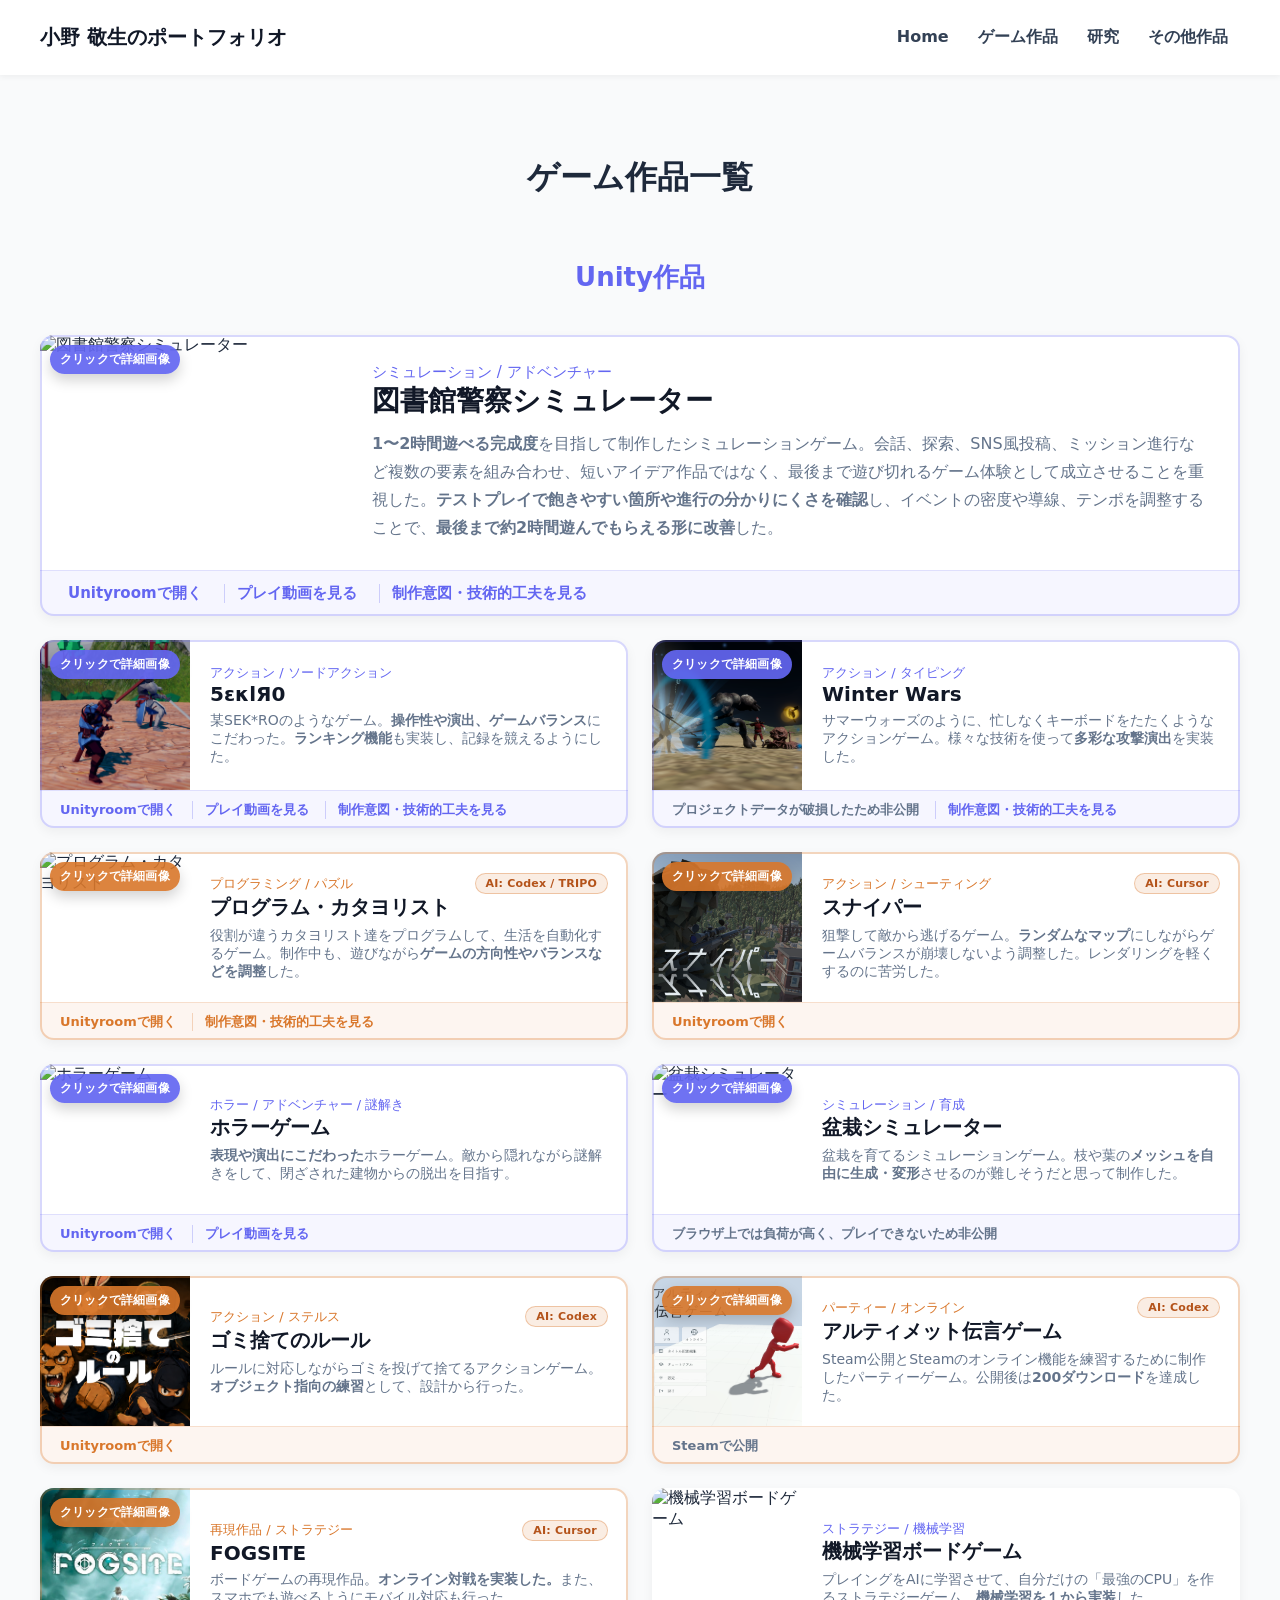
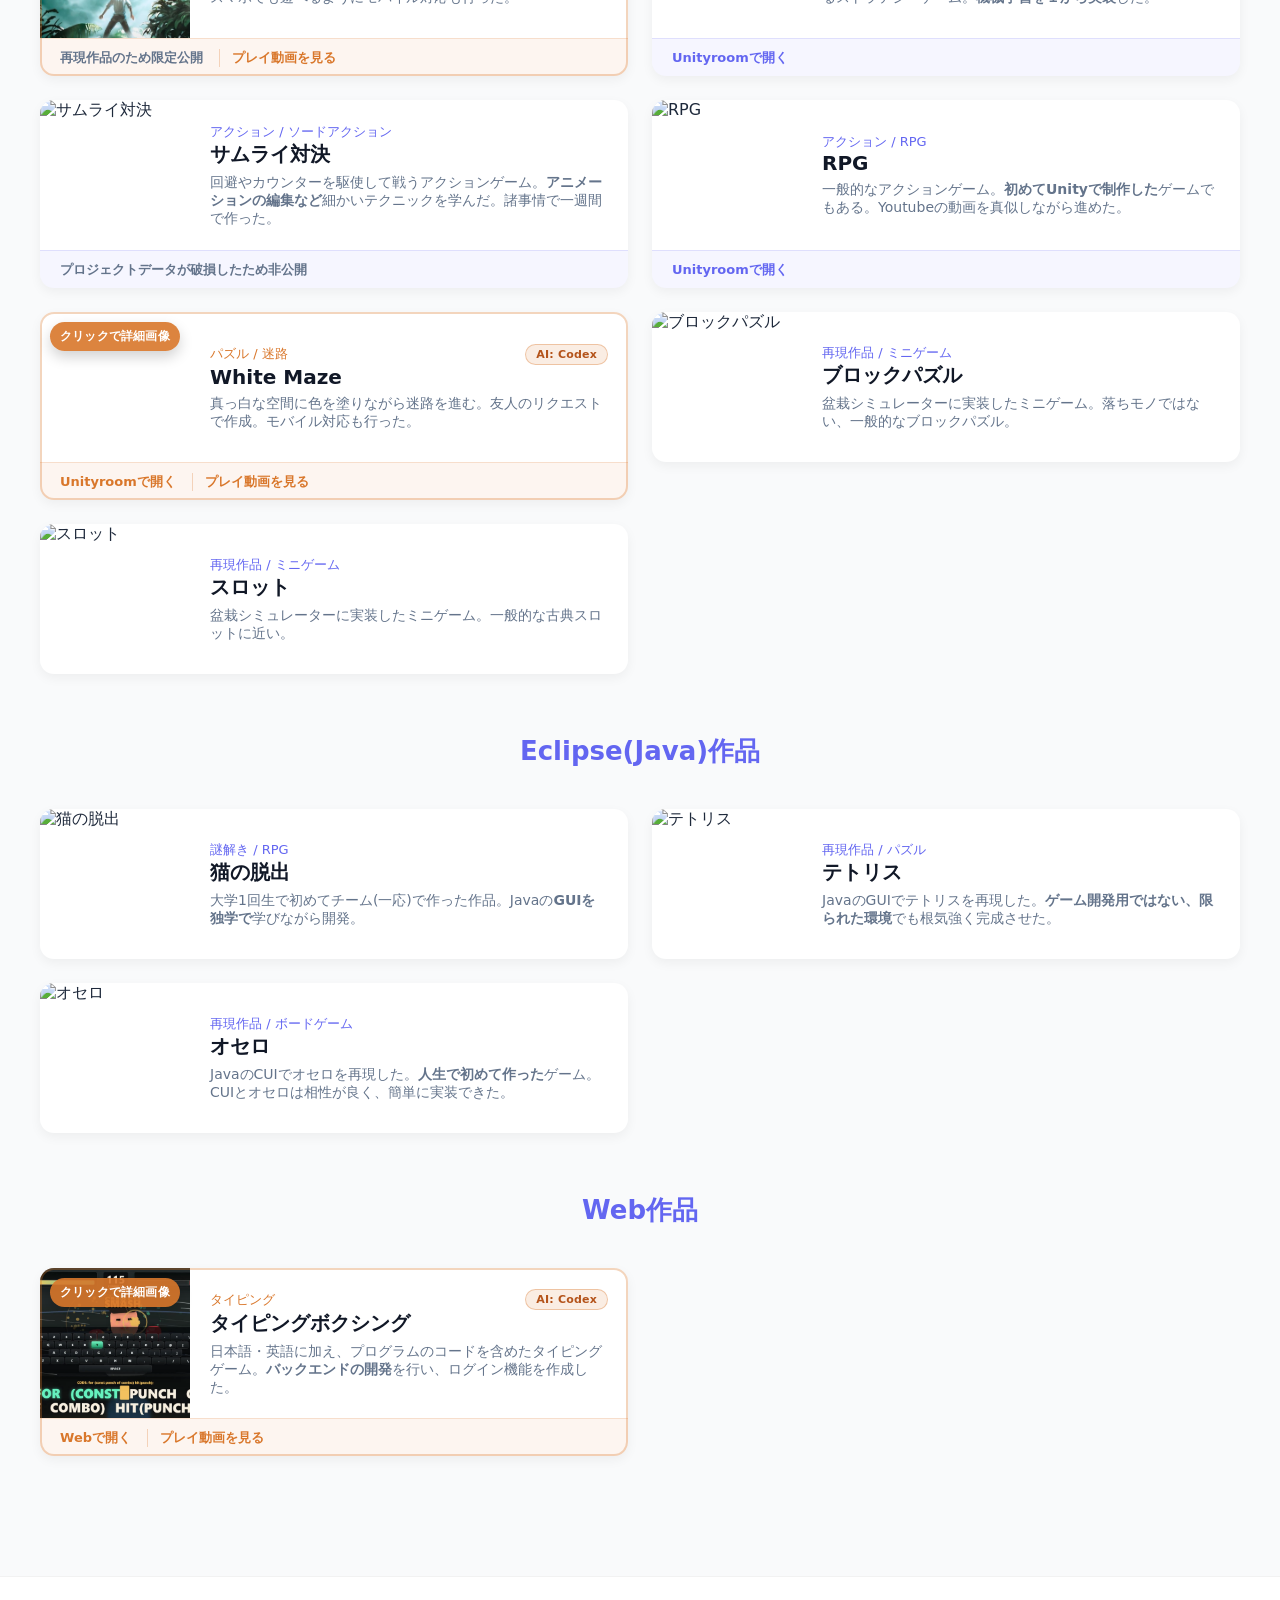
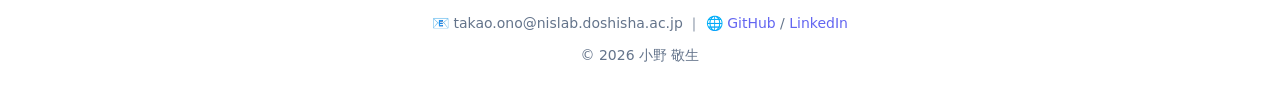
==== games.html @ 75f4ed1b "change libpolissim movie url" ====
<!doctype html>
<html lang="ja">
<head>
  <meta charset="utf-8" />
  <meta name="viewport" content="width=device-width, initial-scale=1" />
  <title>小野 敬生のポートフォリオ — ゲーム作品</title>
  <meta name="description" content="小野 敬生の制作したゲーム一覧ページです。UnityとEclipse(Java)で制作した作品を紹介します。" />
  <style>
    :root{
      --bg:#f9fafb; 
      --card:#ffffff; 
      --accent:#6366f1; 
      --muted:#64748b; 
      --radius:14px;
      color-scheme: light; 
      font-family: 'Inter', system-ui, sans-serif;
    }

    body{
      margin:0; 
      background:var(--bg); 
      color:#1e293b;
    }

    header{
      padding:24px 40px; 
      display:flex; 
      justify-content:space-between; 
      align-items:center; 
      background:#ffffff; 
      box-shadow:0 2px 6px rgba(0,0,0,0.05); 
      position:sticky; top:0; z-index:100;
    }

    header .logo{
      font-weight:800; 
      font-size:20px; 
      color:#111827;
    }

    nav a{
      color:#334155; 
      text-decoration:none; 
      margin:0 12px; 
      font-weight:600;
    }
    nav a:hover{
      color:var(--accent);
    }

    @media(max-width:640px){
      header{
        flex-direction:column;
        align-items:stretch;
        gap:10px;
        padding:12px 14px;
      }
      header .logo{
        text-align:center;
        font-size:17px;
        line-height:1.35;
      }
      nav{
        display:flex;
        flex-wrap:wrap;
        justify-content:center;
        align-items:center;
        column-gap:2px;
        row-gap:4px;
      }
      nav a{
        margin:0;
        padding:6px 10px;
        font-size:13px;
      }
    }

    main{
      padding:60px 40px; 
      max-width:1200px; 
      margin:auto;
    }

    h1, h2{
      text-align:center; 
      margin-bottom:40px;
    }

    h1{ font-size:32px; }
    h2{ font-size:26px; margin-top:60px; color: var(--accent);}

    .game-grid{
      display:grid;
      grid-template-columns:repeat(2, 1fr);
      gap:24px;
    }

    .game-item--wide{
      grid-column:1 / -1;
    }

    .game-item--wide .game-card{
      grid-template-columns:300px minmax(0, 1fr);
    }

    .game-item--wide .game-info{
      padding:28px 32px;
    }

    .game-item--wide .game-info .category{
      font-size:15px;
    }

    .game-item--wide .game-info h3{
      margin-bottom:10px;
      font-size:28px;
    }

    .game-item--wide .game-info p{
      font-size:16px;
      line-height:1.75;
    }

    .game-item--wide .game-links{
      height:46px;
      padding:0 28px;
      gap:22px;
    }

    .game-item--wide .game-play-link{
      font-size:15px;
    }

    @media(max-width:800px){
      .game-grid{
        grid-template-columns:1fr;
      }
      .game-item--wide{
        grid-column:auto;
      }
      .game-item--wide .game-card{
        grid-template-columns:150px minmax(0, 1fr);
      }
      .game-item--wide .game-info{
        padding:16px 20px;
      }
      .game-item--wide .game-info .category{
        font-size:13px;
      }
      .game-item--wide .game-info h3{
        margin-bottom:6px;
        font-size:20px;
      }
      .game-item--wide .game-info p{
        font-size:14px;
        line-height:normal;
      }
      .game-item--wide .game-links{
        height:38px;
        padding:0 20px;
        gap:16px;
      }
      .game-item--wide .game-play-link{
        font-size:13px;
      }
    }

    .game-card{
      display:grid;
      grid-template-columns:150px minmax(0, 1fr);
      grid-template-rows:1fr auto;
      position:relative;
      background:var(--card); 
      border-radius:var(--radius); 
      box-shadow:0 4px 12px rgba(0,0,0,0.05); 
      overflow:hidden; 
      transition:transform 0.25s ease, box-shadow 0.25s ease;
    }
    .game-card:hover{
      transform:translateY(-4px); 
      box-shadow:0 8px 24px rgba(0,0,0,0.15);
    }

    .game-card img{
      grid-column:1;
      grid-row:1;
      width:100%; 
      height:100%;
      min-height:150px;
      object-fit:cover; 
    }

    .game-card.has-details{
      cursor:pointer;
    }

    .game-card.has-details{
      outline:2px solid rgba(99, 102, 241, 0.25);
      outline-offset:-2px;
      position:relative;
    }

    .game-card.has-details:hover{
      outline-color:rgba(99, 102, 241, 0.55);
    }

    .game-card.has-details:focus-visible{
      outline:3px solid rgba(99, 102, 241, 0.8);
      outline-offset:2px;
    }
    .game-card.has-ai.has-details{
      outline-color:rgba(217, 119, 43, 0.31);
    }
    .game-card.has-ai.has-details:hover{
      outline-color:rgba(217, 119, 43, 0.58);
    }
    .game-card.has-ai.has-details:focus-visible{
      outline:3px solid rgba(217, 119, 43, 0.70);
      outline-offset:2px;
    }

    .game-card.has-details::after{
      content:"クリックで詳細画像";
      position:absolute;
      top:10px;
      left:10px;
      background:rgba(99, 102, 241, 0.92);
      color:#fff;
      font-size:12px;
      font-weight:800;
      padding:6px 10px;
      border-radius:999px;
      letter-spacing:0.2px;
      box-shadow:0 6px 14px rgba(0,0,0,0.18);
      pointer-events:none;
    }
    .game-card.has-ai.has-details::after{
      background:rgba(217, 119, 43, 0.90);
    }

    @media(max-width:500px){
      .game-card.has-details::after{
        top:8px;
        left:8px;
        font-size:11px;
        padding:5px 9px;
      }
    }

    .game-info{
      grid-column:2;
      grid-row:1;
      padding:16px 20px; 
      display:flex; 
      flex-direction:column; 
      justify-content:center;
      min-width:0;
    }
    .meta-line{
      display:flex;
      align-items:center;
      justify-content:space-between;
      gap:8px;
      margin-bottom:0;
    }
    .game-info .category{
      font-size:13px; 
      color:var(--accent); 
      margin-bottom:0; 
      display:block;
    }
    .game-card.has-ai .category{
      color:#d9772b;
    }
    .ai-badge{
      display:inline-block;
      margin:0;
      padding:3px 10px;
      border-radius:999px;
      font-size:11px;
      font-weight:800;
      letter-spacing:0.2px;
      color:#b4531a;
      background:rgba(217, 119, 43, 0.13);
      border:1px solid rgba(217, 119, 43, 0.35);
      width:fit-content;
      white-space:nowrap;
    }
    .game-info h3{
      margin:0 0 6px 0; 
      font-size:20px; 
      color:#111827;
    }
    .game-info p{
      margin:0; 
      color:var(--muted); 
      font-size:14px;
    }

    .game-links{
      grid-column:1 / -1;
      grid-row:2;
      box-sizing:border-box;
      height:38px;
      margin:0;
      padding:0 20px;
      border-top:1px solid rgba(99, 102, 241, 0.16);
      background:rgba(99, 102, 241, 0.06);
      display:flex;
      align-items:center;
      gap:16px;
      overflow:hidden;
      white-space:nowrap;
    }

    .game-play-link{
      display:inline-flex;
      align-items:center;
      margin-top:0;
      font-size:13px;
      font-weight:700;
      color:var(--accent);
      text-decoration:none;
      flex:0 0 auto;
    }
    .game-play-link:hover{text-decoration:underline;}
    .game-card.has-ai .game-play-link:not(.game-play-link--grey){
      color:#d9772b;
    }

    .game-play-link--grey{
      color:var(--muted);
      cursor:default;
      max-width:100%;
      min-width:0;
      overflow:hidden;
      text-overflow:ellipsis;
      white-space:nowrap;
    }
    .game-play-link--grey:hover{
      text-decoration:none;
    }
    .game-links--divided .game-play-link + .game-play-link{
      padding-left:12px;
      border-left:1px solid rgba(99, 102, 241, 0.28);
    }
    .game-card.has-ai .game-links{
      background:rgba(217, 119, 43, 0.07);
      border-top-color:rgba(217, 119, 43, 0.18);
    }
    .game-card.has-ai .game-links--divided .game-play-link + .game-play-link{
      border-left-color:rgba(217, 119, 43, 0.28);
    }

    @media(max-width:500px){
      .game-card{
        grid-template-columns:1fr;
        grid-template-rows:auto auto auto;
      }
      .game-item--wide .game-card{
        grid-template-columns:1fr;
        grid-template-rows:auto auto auto;
      }
      .game-card img{
        grid-column:1;
        grid-row:1;
        width:100%;
        height:auto;
        min-height:0;
      }
      .game-info{
        grid-column:1;
        grid-row:2;
        padding:12px;
      }
      .game-links{
        grid-column:1;
        grid-row:3;
        height:auto;
        min-height:36px;
        margin:0;
        padding:8px 12px;
        gap:12px;
        flex-wrap:wrap;
        overflow:visible;
      }
    }
    
    .detail-row{
      display:none !important; /* 詳細ボタンは使わない */
      background:#fff;
      border-radius:0 0 14px 14px;
      box-shadow:0 4px 12px rgba(0,0,0,0.05);
      margin-top:-8px; /* game-card に密着させる */
    }
    
    .detail-toggle{
      padding:8px 16px;
      font-size:13px;
      cursor:pointer;
      color:#334155;
    }
    
    .detail-content{
      max-height:0;
      overflow:hidden;
      transition:max-height 0.35s ease;
    }
    
    .detail-content.open{
      max-height:600px;
    }
    
    .detail-grid{
      display:grid;
      grid-template-columns:repeat(2, 1fr);
      gap:12px;
      padding:12px 16px 16px;
    }
    
    .detail-grid img{
      width:100%;
      border-radius:8px;
      object-fit:cover;
    }

    .detail-image-wrapper {
      width: 100%;
      aspect-ratio: 16 / 9;
      overflow: hidden;
    }
    
    .detail-image-wrapper img {
      width: 100%;
      height: 100%;
      object-fit: cover; /* 縦横比維持＋削る */
      display: block;
    }

    .image-overlay{
      position:fixed;
      inset:0;
      background:rgba(15, 23, 42, 0.72);
      display:none;
      align-items:center;
      justify-content:center;
      flex-direction:column;
      gap:10px;
      padding:max(1vh, 8px) max(1vw, 8px);
      box-sizing:border-box;
      z-index:1000;
    }

    .image-overlay.open{
      display:flex;
    }

    .image-overlay-panel{
      box-sizing:border-box;
      max-width:min(90vw, calc(100vw - 16px));
      max-height:min(86vh, calc(100vh - 56px));
      width:auto;
      height:auto;
      overflow:hidden;
      background:#fff;
      border-radius:16px;
      box-shadow:0 24px 60px rgba(0,0,0,0.35);
      padding:clamp(10px, 1.5vmin, 16px);
      display:flex;
      flex-direction:column;
      align-items:center;
      justify-content:center;
      gap:10px;
    }

    .image-overlay-hint{
      margin:0;
      padding:6px 12px;
      border-radius:999px;
      color:#f8fafc;
      background:rgba(15, 23, 42, 0.58);
      font-size:13px;
      font-weight:700;
      line-height:1.4;
      text-align:center;
      text-shadow:0 1px 2px rgba(0,0,0,0.35);
      pointer-events:none;
    }
    .image-overlay-article-link{
      display:none;
      width:100%;
      min-height:118px;
      box-sizing:border-box;
      margin:0;
      padding:24px 18px;
      border-radius:10px;
      color:#fff;
      background:var(--accent);
      border:2px solid var(--accent);
      font-size:28px;
      font-weight:900;
      line-height:1.25;
      text-align:center;
      text-decoration:none;
      word-break:keep-all;
      overflow-wrap:normal;
      align-items:center;
      justify-content:center;
    }
    .image-overlay-article-link.visible{
      display:flex;
    }
    .image-overlay-article-link:hover{
      background:#4f46e5;
      border-color:#4f46e5;
      text-decoration:none;
    }

    @media(max-width:500px){
      .image-overlay-article-link{
        min-height:112px;
        padding:22px 14px;
        font-size:23px;
      }
    }
    .image-overlay-panel.overlay-compact{
      overflow:auto;
      align-items:flex-start;
      justify-content:center;
    }

    .image-overlay-scaler-outer{
      flex-shrink:0;
      overflow:hidden;
      line-height:0;
    }

    .image-overlay-panel.overlay-compact .image-overlay-scaler-outer{
      width:100% !important;
      max-width:100%;
      height:auto !important;
      overflow:visible;
      line-height:normal;
    }

    .image-overlay-scaler-inner{
      line-height:normal;
    }

    .image-overlay-panel.overlay-compact .image-overlay-scaler-inner{
      transform:none !important;
      width:auto !important;
      height:auto !important;
    }

    .image-overlay-grid{
      display:grid;
      grid-template-columns:repeat(2, max-content);
      gap:12px;
      align-content:start;
      justify-content:center;
    }

    .image-overlay-item{
      width:640px;
      aspect-ratio:16 / 9;
      overflow:hidden;
      border-radius:12px;
    }

    .image-overlay-item--wide{
      grid-column:span 2;
      width:calc((640px * 2) + 12px);
      aspect-ratio:32 / 9;
    }

    .image-overlay-item--tall{
      grid-row:span 2;
      width:min(420px, 42vw);
      aspect-ratio:9 / 16;
    }

    .image-overlay-grid img{
      display:block;
      width:100%;
      height:100%;
      object-fit:cover;
    }

    /* FOGSITE: 左に 15_1・15_3、右に 15_2 が行をまたぎ（旧 15_4 枠の縦スペースを使用） */
    .image-overlay-grid--fogsite{
      display:grid;
      grid-template-columns:max-content max-content;
      grid-template-rows:auto auto;
      gap:12px;
      align-content:start;
      justify-content:center;
    }
    .image-overlay-grid--fogsite .fogsite-1{
      grid-column:1;
      grid-row:1;
    }
    .image-overlay-grid--fogsite .fogsite-2-span{
      grid-column:2;
      grid-row:1 / span 2;
      width:min(380px, 42vw);
      max-width:100%;
      align-self:stretch;
      aspect-ratio:auto;
      height:auto;
      min-height:0;
      display:flex;
      align-items:center;
      justify-content:center;
      background:rgba(15, 23, 42, 0.06);
    }
    .image-overlay-grid--fogsite .fogsite-2-span img{
      width:100%;
      height:100%;
      object-fit:cover;
      object-position:center center;
    }
    .image-overlay-grid--fogsite .fogsite-3{
      grid-column:1;
      grid-row:2;
    }

    .image-overlay-panel.overlay-compact .image-overlay-grid{
      grid-template-columns:max-content;
    }

    .image-overlay-panel.overlay-compact .image-overlay-item{
      width:min(88vw, calc(100vw - 48px));
    }

    .image-overlay-panel.overlay-compact .image-overlay-item--wide{
      grid-column:auto;
      aspect-ratio:32 / 9;
    }

    .image-overlay-panel.overlay-compact .image-overlay-item--tall{
      grid-row:auto;
      width:min(88vw, calc(100vw - 48px));
      aspect-ratio:9 / 16;
    }

    .image-overlay-panel.overlay-compact .image-overlay-grid--fogsite{
      grid-template-columns:min(88vw, calc(100vw - 48px));
      grid-template-rows:auto;
      justify-content:center;
    }
    .image-overlay-panel.overlay-compact .image-overlay-grid--fogsite .fogsite-1,
    .image-overlay-panel.overlay-compact .image-overlay-grid--fogsite .fogsite-2-span,
    .image-overlay-panel.overlay-compact .image-overlay-grid--fogsite .fogsite-3{
      grid-column:1;
      grid-row:auto;
      width:min(88vw, calc(100vw - 48px));
    }
    .image-overlay-panel.overlay-compact .image-overlay-grid--fogsite .fogsite-2-span img{
      max-height:none;
      width:100%;
      height:auto;
    }

    .image-overlay-panel.overlay-compact .image-overlay-grid{
      width:100%;
      grid-template-columns:minmax(0, 1fr);
      justify-items:center;
    }

    .image-overlay-panel.overlay-compact .image-overlay-item,
    .image-overlay-panel.overlay-compact .image-overlay-item--wide,
    .image-overlay-panel.overlay-compact .image-overlay-item--tall,
    .image-overlay-panel.overlay-compact .image-overlay-grid--fogsite .fogsite-1,
    .image-overlay-panel.overlay-compact .image-overlay-grid--fogsite .fogsite-2-span,
    .image-overlay-panel.overlay-compact .image-overlay-grid--fogsite .fogsite-3{
      width:100%;
      max-width:100%;
      height:auto;
      aspect-ratio:auto;
      overflow:visible;
      align-self:start;
    }

    .image-overlay-panel.overlay-compact .image-overlay-grid img{
      width:100%;
      height:auto;
      max-width:100%;
      object-fit:contain;
      border-radius:12px;
    }

    footer{
      padding:24px; 
      text-align:center; 
      color:#64748b; 
      font-size:14px; 
      border-top:1px solid rgba(0,0,0,0.05); 
      background:#ffffff; 
      margin-top:60px;
    }
  </style>
</head>
<body>
  <header>
    <div class="logo">小野 敬生のポートフォリオ</div>
    <nav>
      <a href="index.html">Home</a>
      <a href="games.html">ゲーム作品</a>
      <a href="research.html">研究</a>
      <a href="others.html">その他作品</a>
    </nav>
  </header>

  <main>
    <h1>ゲーム作品一覧</h1>

    <!-- ================= UNITY ================= -->
    <h2>Unity作品</h2>
    <div class="game-grid">

      <div class="game-item game-item--wide">
        <div class="game-card">
          <img src="images/game02_icon.png" alt="図書館警察シミュレーター"> 
          <div class="game-info"> 
            <span class="category">シミュレーション / アドベンチャー</span> 
            <h3>図書館警察シミュレーター</h3> 
            <p><strong>1〜2時間遊べる完成度</strong>を目指して制作したシミュレーションゲーム。会話、探索、SNS風投稿、ミッション進行など複数の要素を組み合わせ、短いアイデア作品ではなく、最後まで遊び切れるゲーム体験として成立させることを重視した。<strong>テストプレイで飽きやすい箇所や進行の分かりにくさを確認</strong>し、イベントの密度や導線、テンポを調整することで、<strong>最後まで約2時間遊んでもらえる形に改善</strong>した。</p>
          </div>
          <div class="game-links game-links--divided">
            <a class="game-play-link" href="https://unityroom.com/games/lib-police-sim" target="_blank" rel="noopener noreferrer" onclick="event.stopPropagation()">Unityroomで開く</a>
            <a class="game-play-link" href="https://www.youtube.com/watch?v=Px1yqgtxddQ" target="_blank" rel="noopener noreferrer" onclick="event.stopPropagation()">プレイ動画を見る</a>
            <a class="game-play-link" href="game-library-police.html" onclick="event.stopPropagation()">制作意図・技術的工夫を見る</a>
          </div>
        </div>
        <div class="detail-row">
          <div class="detail-toggle">▼ 詳細画像を見る</div>
          <div class="detail-content">
            <div class="detail-grid"></div>
          </div>
        </div>
      </div>
    
      <div class="game-item">
        <div class="game-card">
          <img src="images/game13_icon.png" alt="5εκlЯ0">
          <div class="game-info">
            <span class="category">アクション / ソードアクション</span>
            <h3>5εκlЯ0</h3>
            <p>某SEK*ROのようなゲーム。<strong>操作性や演出、ゲームバランス</strong>にこだわった。<strong>ランキング機能</strong>も実装し、記録を競えるようにした。</p>
          </div>
          <div class="game-links game-links--divided">
            <a class="game-play-link" href="https://unityroom.com/games/5eklr0" target="_blank" rel="noopener noreferrer" onclick="event.stopPropagation()">Unityroomで開く</a>
            <a class="game-play-link" href="https://www.youtube.com/watch?v=SwiPzMqhDKY&list=PLg_dwQJGlxvwXczsGahAcecXnoaELAmrG&index=1" target="_blank" rel="noopener noreferrer" onclick="event.stopPropagation()">プレイ動画を見る</a>
            <a class="game-play-link" href="game-sekiro-action.html" onclick="event.stopPropagation()">制作意図・技術的工夫を見る</a>
          </div>
        </div>
        <div class="detail-row">
          <div class="detail-toggle">▼ 詳細画像を見る</div>
          <div class="detail-content">
            <div class="detail-grid"></div>
          </div>
        </div>
      </div>

      <div class="game-item">
        <div class="game-card">
          <img src="images/game07_icon.png" alt="Winter Wars">
          <div class="game-info">
            <span class="category">アクション / タイピング</span>
            <h3>Winter Wars</h3>
            <p>サマーウォーズのように、忙しなくキーボードをたたくようなアクションゲーム。様々な技術を使って<strong>多彩な攻撃演出</strong>を実装した。</p>
          </div>
          <div class="game-links game-links--divided">
            <span class="game-play-link game-play-link--grey" onclick="event.stopPropagation()">プロジェクトデータが破損したため非公開</span>
            <a class="game-play-link" href="game-winter-wars.html" onclick="event.stopPropagation()">制作意図・技術的工夫を見る</a>
          </div>
        </div>
        <div class="detail-row">
          <div class="detail-toggle">▼ 詳細画像を見る</div>
          <div class="detail-content">
            <div class="detail-grid"></div>
          </div>
        </div>
      </div>

      <div class="game-item">
        <div class="game-card has-ai">
          <img src="images/game19_icon.png" alt="プログラム・カタヨリスト">
          <div class="game-info">
            <div class="meta-line">
              <span class="category">プログラミング / パズル</span>
              <span class="ai-badge">AI: Codex / TRIPO</span>
            </div>
            <h3>プログラム・カタヨリスト</h3>
            <p>役割が違うカタヨリスト達をプログラムして、生活を自動化するゲーム。制作中も、遊びながら<strong>ゲームの方向性やバランスなどを調整</strong>した。</p>
          </div>
          <div class="game-links game-links--divided">
            <a class="game-play-link" href="https://unityroom.com/games/program-katayorist" target="_blank" rel="noopener noreferrer" onclick="event.stopPropagation()">Unityroomで開く</a>
            <a class="game-play-link" href="game-program-katayorist.html" onclick="event.stopPropagation()">制作意図・技術的工夫を見る</a>
          </div>
        </div>
        <div class="detail-row">
          <div class="detail-toggle">▼ 詳細画像を見る</div>
          <div class="detail-content">
            <div class="detail-grid"></div>
          </div>
        </div>
      </div>

      <div class="game-item">
        <div class="game-card has-ai">
          <img src="images/game14_icon.png" alt="スナイパー">
          <div class="game-info">
            <div class="meta-line">
              <span class="category">アクション / シューティング</span>
              <span class="ai-badge">AI: Cursor</span>
            </div>
            <h3>スナイパー</h3>
            <p>狙撃して敵から逃げるゲーム。<strong>ランダムなマップ</strong>にしながらゲームバランスが崩壊しないよう調整した。レンダリングを軽くするのに苦労した。</p>
          </div>
          <div class="game-links">
            <a class="game-play-link" href="https://unityroom.com/games/sniper-sniper" target="_blank" rel="noopener noreferrer" onclick="event.stopPropagation()">Unityroomで開く</a>
          </div>
        </div>
        <div class="detail-row">
          <div class="detail-toggle">▼ 詳細画像を見る</div>
          <div class="detail-content">
            <div class="detail-grid"></div>
          </div>
        </div>
      </div>

      <div class="game-item">
        <div class="game-card">
          <img src="images/game01_icon.png" alt="ホラーゲーム">
          <div class="game-info">
            <span class="category">ホラー / アドベンチャー / 謎解き</span>
            <h3>ホラーゲーム</h3>
            <p><strong>表現や演出にこだわった</strong>ホラーゲーム。敵から隠れながら謎解きをして、閉ざされた建物からの脱出を目指す。</p>
          </div>
          <div class="game-links game-links--divided">
            <a class="game-play-link" href="https://unityroom.com/games/akarasamanahora" target="_blank" rel="noopener noreferrer" onclick="event.stopPropagation()">Unityroomで開く</a>
            <a class="game-play-link" href="https://www.youtube.com/watch?v=7zbBKG1w-ko&list=PLg_dwQJGlxvwXczsGahAcecXnoaELAmrG&index=1" target="_blank" rel="noopener noreferrer" onclick="event.stopPropagation()">プレイ動画を見る</a>
          </div>
        </div>
        <div class="detail-row">
          <div class="detail-toggle">▼ 詳細画像を見る</div>
          <div class="detail-content">
            <div class="detail-grid"></div>
          </div>
        </div>
      </div>

      <div class="game-item">
        <div class="game-card">
          <img src="images/game10_icon.png" alt="盆栽シミュレーター">
          <div class="game-info">
            <span class="category">シミュレーション / 育成</span>
            <h3>盆栽シミュレーター</h3>
            <p>盆栽を育てるシミュレーションゲーム。枝や葉の<strong>メッシュを自由に生成・変形</strong>させるのが難しそうだと思って制作した。</p>
          </div>
          <div class="game-links">
            <span class="game-play-link game-play-link--grey" onclick="event.stopPropagation()">ブラウザ上では負荷が高く、プレイできないため非公開</span>
          </div>
        </div>
        <div class="detail-row">
          <div class="detail-toggle">▼ 詳細画像を見る</div>
          <div class="detail-content">
            <div class="detail-grid"></div>
          </div>
        </div>
      </div>

      <div class="game-item">
        <div class="game-card has-ai">
          <img src="images/game17_icon.png" alt="ゴミ捨てのルール">
          <div class="game-info">
            <div class="meta-line">
              <span class="category">アクション / ステルス</span>
              <span class="ai-badge">AI: Codex</span>
            </div>
            <h3>ゴミ捨てのルール</h3>
            <p>ルールに対応しながらゴミを投げて捨てるアクションゲーム。<strong>オブジェクト指向の練習</strong>として、設計から行った。</p>
          </div>
          <div class="game-links">
            <a class="game-play-link" href="https://unityroom.com/games/gomisute_rule" target="_blank" rel="noopener noreferrer" onclick="event.stopPropagation()">Unityroomで開く</a>
          </div>
        </div>
        <div class="detail-row">
          <div class="detail-toggle">▼ 詳細画像を見る</div>
          <div class="detail-content">
            <div class="detail-grid"></div>
          </div>
        </div>
      </div>

      <div class="game-item">
        <div class="game-card has-ai">
          <img src="images/game20_icon.png" alt="アルティメット伝言ゲーム">
          <div class="game-info">
            <div class="meta-line">
              <span class="category">パーティー / オンライン</span>
              <span class="ai-badge">AI: Codex</span>
            </div>
            <h3>アルティメット伝言ゲーム</h3>
            <p>Steam公開とSteamのオンライン機能を練習するために制作したパーティーゲーム。公開後は<strong>200ダウンロード</strong>を達成した。</p>
          </div>
          <div class="game-links">
            <span class="game-play-link game-play-link--grey" onclick="event.stopPropagation()">Steamで公開</span>
          </div>
        </div>
        <div class="detail-row">
          <div class="detail-toggle">▼ 詳細画像を見る</div>
          <div class="detail-content">
            <div class="detail-grid"></div>
          </div>
        </div>
      </div>

      <div class="game-item">
        <div class="game-card has-ai">
          <img src="images/game15_icon.png" alt="FOGSITE">
          <div class="game-info">
            <div class="meta-line">
              <span class="category">再現作品 / ストラテジー</span>
              <span class="ai-badge">AI: Cursor</span>
            </div>
            <h3>FOGSITE</h3>
            <p>ボードゲームの再現作品。<strong>オンライン対戦を実装した。</strong>また、スマホでも遊べるようにモバイル対応も行った。</p>
          </div>
          <div class="game-links game-links--divided">
            <span class="game-play-link game-play-link--grey" onclick="event.stopPropagation()">再現作品のため限定公開</span>
            <a class="game-play-link" href="https://www.youtube.com/watch?v=PDXp-IAK4kA&list=PLg_dwQJGlxvwXczsGahAcecXnoaELAmrG&index=7" target="_blank" rel="noopener noreferrer" onclick="event.stopPropagation()">プレイ動画を見る</a>
          </div>
        </div>
        <div class="detail-row">
          <div class="detail-toggle">▼ 詳細画像を見る</div>
          <div class="detail-content">
            <div class="detail-grid"></div>
          </div>
        </div>
      </div>

      <div class="game-item">
        <div class="game-card">
          <img src="images/game03_icon.png" alt="機械学習ボードゲーム">
          <div class="game-info">
            <span class="category">ストラテジー / 機械学習</span>
            <h3>機械学習ボードゲーム</h3>
            <p>プレイングをAIに学習させて、自分だけの「最強のCPU」を作るストラテジーゲーム。<strong>機械学習を１から実装</strong>した。</p>
          </div>
          <div class="game-links">
            <a class="game-play-link" href="https://unityroom.com/games/kgboardgame" target="_blank" rel="noopener noreferrer" onclick="event.stopPropagation()">Unityroomで開く</a>
          </div>
        </div>
        <div class="detail-row">
          <div class="detail-toggle">▼ 詳細画像を見る</div>
          <div class="detail-content">
            <div class="detail-grid"></div>
          </div>
        </div>
      </div>

      <div class="game-item">
        <div class="game-card">
          <img src="images/game06_icon.png" alt="サムライ対決">
          <div class="game-info">
            <span class="category">アクション / ソードアクション</span>
            <h3>サムライ対決</h3>
            <p>回避やカウンターを駆使して戦うアクションゲーム。<strong>アニメーションの編集など</strong>細かいテクニックを学んだ。諸事情で一週間で作った。</p>
          </div>
          <div class="game-links">
            <span class="game-play-link game-play-link--grey" onclick="event.stopPropagation()">プロジェクトデータが破損したため非公開</span>
          </div>
        </div>
        <div class="detail-row">
          <div class="detail-toggle">▼ 詳細画像を見る</div>
          <div class="detail-content">
            <div class="detail-grid"></div>
          </div>
        </div>
      </div>

      <div class="game-item">
        <div class="game-card">
          <img src="images/game04_icon.png" alt="RPG">
          <div class="game-info">
            <span class="category">アクション / RPG</span>
            <h3>RPG</h3>
            <p>一般的なアクションゲーム。<strong>初めてUnityで制作した</strong>ゲームでもある。Youtubeの動画を真似しながら進めた。</p>
          </div>
          <div class="game-links">
            <a class="game-play-link" href="https://unityroom.com/games/watasinorpg1" target="_blank" rel="noopener noreferrer" onclick="event.stopPropagation()">Unityroomで開く</a>
          </div>
        </div>
        <div class="detail-row">
          <div class="detail-toggle">▼ 詳細画像を見る</div>
          <div class="detail-content">
            <div class="detail-grid"></div>
          </div>
        </div>
      </div>

      <div class="game-item">
        <div class="game-card has-ai">
          <img src="images/game18_icon.png" alt="White Maze">
          <div class="game-info">
            <div class="meta-line">
              <span class="category">パズル / 迷路</span>
              <span class="ai-badge">AI: Codex</span>
            </div>
            <h3>White Maze</h3>
            <p>真っ白な空間に色を塗りながら迷路を進む。友人のリクエストで作成。モバイル対応も行った。</p>
          </div>
          <div class="game-links game-links--divided">
            <a class="game-play-link" href="https://unityroom.com/games/whitemaze" target="_blank" rel="noopener noreferrer" onclick="event.stopPropagation()">Unityroomで開く</a>
            <a class="game-play-link" href="https://www.youtube.com/watch?v=6d40UYwqM3g&list=PLg_dwQJGlxvwXczsGahAcecXnoaELAmrG&index=2&t=4s" target="_blank" rel="noopener noreferrer" onclick="event.stopPropagation()">プレイ動画を見る</a>
          </div>
        </div>
        <div class="detail-row">
          <div class="detail-toggle">▼ 詳細画像を見る</div>
          <div class="detail-content">
            <div class="detail-grid"></div>
          </div>
        </div>
      </div>
    
      <div class="game-item">
        <div class="game-card">
          <img src="images/game11_icon.png" alt="ブロックパズル">
          <div class="game-info">
            <span class="category">再現作品 / ミニゲーム</span>
            <h3>ブロックパズル</h3>
            <p>盆栽シミュレーターに実装したミニゲーム。落ちモノではない、一般的なブロックパズル。</p>
          </div>
        </div>
        <div class="detail-row">
          <div class="detail-toggle">▼ 詳細画像を見る</div>
          <div class="detail-content">
            <div class="detail-grid"></div>
          </div>
        </div>
      </div>
    
      <div class="game-item">
        <div class="game-card">
          <img src="images/game12_icon.png" alt="スロット">
          <div class="game-info">
            <span class="category">再現作品 / ミニゲーム</span>
            <h3>スロット</h3>
            <p>盆栽シミュレーターに実装したミニゲーム。一般的な古典スロットに近い。</p>
          </div>
        </div>
        <div class="detail-row">
          <div class="detail-toggle">▼ 詳細画像を見る</div>
          <div class="detail-content">
            <div class="detail-grid"></div>
          </div>
        </div>
      </div>
    </div>
    
    <!-- ================= ECLIPSE ================= -->
    <h2>Eclipse(Java)作品</h2>
    <div class="game-grid">
      
      <div class="game-item">
        <div class="game-card">
          <img src="images/game05_icon.png" alt="猫の脱出">
          <div class="game-info">
            <span class="category">謎解き / RPG</span>
            <h3>猫の脱出</h3>
            <p>大学1回生で初めてチーム(一応)で作った作品。Javaの<strong>GUIを独学で</strong>学びながら開発。</p>
          </div>
        </div>
        <div class="detail-row">
          <div class="detail-toggle">▼ 詳細画像を見る</div>
          <div class="detail-content">
            <div class="detail-grid"></div>
          </div>
        </div>
      </div>
      
      <div class="game-item">
        <div class="game-card">
          <img src="images/game08_icon.png" alt="テトリス">
          <div class="game-info">
            <span class="category">再現作品 / パズル</span>
            <h3>テトリス</h3>
            <p>JavaのGUIでテトリスを再現した。<strong>ゲーム開発用ではない、限られた環境</strong>でも根気強く完成させた。</p>
          </div>
        </div>
        <div class="detail-row">
          <div class="detail-toggle">▼ 詳細画像を見る</div>
          <div class="detail-content">
            <div class="detail-grid"></div>
          </div>
        </div>
      </div>
      
      <div class="game-item">
        <div class="game-card">
          <img src="images/game09_icon.png" alt="オセロ">
          <div class="game-info">
            <span class="category">再現作品 / ボードゲーム</span>
            <h3>オセロ</h3>
            <p>JavaのCUIでオセロを再現した。<strong>人生で初めて作った</strong>ゲーム。CUIとオセロは相性が良く、簡単に実装できた。</p>
          </div>
        </div>
        <div class="detail-row">
          <div class="detail-toggle">▼ 詳細画像を見る</div>
          <div class="detail-content">
            <div class="detail-grid"></div>
          </div>
        </div>
      </div>

    </div>

    <!-- ================= ECLIPSE ================= -->
    <h2>Web作品</h2>
    <div class="game-grid">

      <div class="game-item">
        <div class="game-card has-ai">
          <img src="images/game16_icon.png" alt="タイピングボクシング">
          <div class="game-info">
            <div class="meta-line">
              <span class="category">タイピング</span>
              <span class="ai-badge">AI: Codex</span>
            </div>
            <h3>タイピングボクシング</h3>
            <p>日本語・英語に加え、プログラムのコードを含めたタイピングゲーム。<strong>バックエンドの開発</strong>を行い、ログイン機能を作成した。</p>
          </div>
          <div class="game-links game-links--divided">
            <a class="game-play-link" href="http://34.230.89.197:8080/" target="_blank" rel="noopener noreferrer" onclick="event.stopPropagation()">Webで開く</a>
            <a class="game-play-link" href="https://www.youtube.com/watch?v=1DkUBQ9JzuI&list=PLg_dwQJGlxvwXczsGahAcecXnoaELAmrG&index=3" target="_blank" rel="noopener noreferrer" onclick="event.stopPropagation()">プレイ動画を見る</a>
          </div>
        </div>
        <div class="detail-row">
          <div class="detail-toggle">▼ 詳細画像を見る</div>
          <div class="detail-content">
            <div class="detail-grid"></div>
          </div>
        </div>
      </div>
    
    </div>
  </main>

  <footer id="contact">
    <p>📧 takao.ono@nislab.doshisha.ac.jp ｜ 🌐 
      <a href="#" style="color:var(--accent); text-decoration:none">GitHub</a> / 
      <a href="#" style="color:var(--accent); text-decoration:none">LinkedIn</a>
    </p>
    <p>© <span id="year"></span> 小野 敬生</p>
  </footer>

  <div id="imageOverlay" class="image-overlay" aria-hidden="true">
    <div class="image-overlay-panel" role="dialog" aria-modal="true">
      <div id="imageOverlayScalerOuter" class="image-overlay-scaler-outer">
        <div id="imageOverlayScalerInner" class="image-overlay-scaler-inner">
          <div id="imageOverlayGrid" class="image-overlay-grid"></div>
        </div>
      </div>
      <a id="imageOverlayArticleLink" class="image-overlay-article-link" href="#" onclick="event.stopPropagation()">このゲームの制作意図・技術的工夫を見る</a>
    </div>
    <p class="image-overlay-hint">詳細画像は、画像をクリックしても閉じられます</p>
  </div>

  <script>
    document.getElementById('year').textContent = new Date().getFullYear();

    const __detailImagePreloadCache = new Map(); // src -> Image

    function preloadImage(src) {
      if (__detailImagePreloadCache.has(src)) return;
      const img = new Image();
      img.src = src;
      __detailImagePreloadCache.set(src, img);
    }

    // フォルダ探索はブラウザからできないので、存在する詳細画像だけを事前に列挙
    const DETAIL_MAP = {
      "images/game01_icon.png": [
        "images/game01_1.png",
        "images/game01_2.webp",
        "images/game01_3.png",
        "images/game01_4.png",
      ],
      "images/game02_icon.png": [
        "images/game02_1.png",
        "images/game02_2.png",
        "images/game02_3.png",
        "images/game02_4.png",
        "images/game02_5.png",
        "images/game02_6.png"
      ],
      "images/game07_icon.png": [
        "images/game07_1.png",
        "images/game07_2.png",
        "images/game07_3.png",
        "images/game07_4.png"
      ],
      "images/game10_icon.png": [
        "images/game10_1.png",
        "images/game10_2.png",
        "images/game10_3.png"
      ],
      "images/game13_icon.png": [
        "images/game13_1.png",
        "images/game13_2.png",
        "images/game13_3.png",
        "images/game13_4.png",
        "images/game13_5.png",
        "images/game13_6.png"
      ],
      "images/game14_icon.png": [
        "images/game14_1.png",
        "images/game14_2.png",
        "images/game14_3.png",
        "images/game14_4.png"
      ],
      "images/game15_icon.png": [
        "images/game15_1.png",
        "images/game15_2.png",
        "images/game15_3.png"
      ],
      "images/game16_icon.png": [
        "images/game16_1.png",
        "images/game16_2.png",
        "images/game16_3.png"
      ],
      "images/game17_icon.png": [
        "images/game17_1.png",
        "images/game17_2.png",
        "images/game17_3.png"
      ],
      "images/game18_icon.png": [
        "images/game18_1.png",
        "images/game18_2.png",
        "images/game18_3.png"
      ],
      "images/game19_icon.png": [
        "images/game19_1.png",
        "images/game19_2.png",
        "images/game19_3.png",
        "images/game19_4.png"
      ],
      "images/game20_icon.png": [
        "images/game20_1.png",
        "images/game20_2.png",
        "images/game20_3.png",
        "images/game20_4.png"
      ]
    };

    function setupDetailImages() {
        const gameItems = document.querySelectorAll('.game-item');
        const overlay = document.getElementById('imageOverlay');
        const overlayPanel = overlay.querySelector('.image-overlay-panel');
        const overlayArticleLink = document.getElementById('imageOverlayArticleLink');
        const overlayGrid = document.getElementById('imageOverlayGrid');
        const scalerOuter = document.getElementById('imageOverlayScalerOuter');
        const scalerInner = document.getElementById('imageOverlayScalerInner');

        const VIEWPORT_FIT = 0.9;

        function isCompactOverlay() {
          const w = window.innerWidth;
          const h = window.innerHeight;
          if (w <= 700) return true;
          if (h > w && w < 900) return true;
          return false;
        }

        function resetOverlayLayout() {
          overlayPanel.classList.remove('overlay-compact');
          scalerOuter.style.cssText = '';
          scalerInner.style.cssText = '';
        }

        function fitOverlayToViewport() {
          if (!overlay.classList.contains('open') || !overlayGrid.children.length) return;

          if (isCompactOverlay()) {
            overlayPanel.classList.add('overlay-compact');
            scalerOuter.style.width = '100%';
            scalerOuter.style.maxWidth = '100%';
            scalerOuter.style.height = 'auto';
            scalerOuter.style.overflow = 'visible';
            scalerInner.style.transform = 'none';
            scalerInner.style.width = 'auto';
            scalerInner.style.height = 'auto';
            return;
          }

          overlayPanel.classList.remove('overlay-compact');
        scalerOuter.style.maxWidth = '';
        scalerOuter.style.height = '';
        scalerInner.style.transform = '';
          const cs = getComputedStyle(overlayPanel);
          const padX = (parseFloat(cs.paddingLeft) || 0) + (parseFloat(cs.paddingRight) || 0);
          const padY = (parseFloat(cs.paddingTop) || 0) + (parseFloat(cs.paddingBottom) || 0);
          const availW = window.innerWidth * VIEWPORT_FIT - padX;
          const articleH = overlayArticleLink.classList.contains('visible')
            ? overlayArticleLink.offsetHeight + 10
            : 0;
          const maxPanelH = Math.min(window.innerHeight * 0.86, window.innerHeight - 56);
          const availH = maxPanelH - padY - articleH;

          const gridW = overlayGrid.offsetWidth;
          const gridH = overlayGrid.offsetHeight;
          if (gridW < 1 || gridH < 1) return;

          const s = Math.min(availW / gridW, availH / gridH);

          scalerInner.style.width = gridW + 'px';
          scalerInner.style.height = gridH + 'px';
          scalerInner.style.transform = 'scale(' + s + ')';
          scalerInner.style.transformOrigin = '0 0';
          scalerOuter.style.width = (gridW * s) + 'px';
          scalerOuter.style.height = (gridH * s) + 'px';
          scalerOuter.style.overflow = 'hidden';
        }

        function closeOverlay() {
          overlay.classList.remove('open');
          overlay.setAttribute('aria-hidden', 'true');
          overlayGrid.innerHTML = '';
          overlayArticleLink.classList.remove('visible');
          overlayArticleLink.removeAttribute('href');
          resetOverlayLayout();
          document.body.style.overflow = '';
        }

        function isFogsiteDetailList(list) {
          if (!list || list.length !== 3) return false;
          return /\/game15_1\./i.test(list[0]) && /\/game15_2\./i.test(list[1]) && /\/game15_3\./i.test(list[2]);
        }

        function adjustImageFit(img) {
          const frame = img.closest('.image-overlay-item');
          if (!frame || !img.naturalWidth || !img.naturalHeight) return;

          const imageRatio = img.naturalWidth / img.naturalHeight;
          const shouldSpanTall = imageRatio < 0.9;
          const shouldSpanWide = imageRatio > 3;

          frame.classList.toggle('image-overlay-item--wide', shouldSpanWide);
          frame.classList.toggle('image-overlay-item--tall', shouldSpanTall);
        }

        function openOverlay(imageSrcList, articleHref) {
          resetOverlayLayout();
          if (isFogsiteDetailList(imageSrcList)) {
            const a = imageSrcList[0];
            const b = imageSrcList[1];
            const c = imageSrcList[2];
            overlayGrid.className = 'image-overlay-grid image-overlay-grid--fogsite';
            overlayGrid.innerHTML =
              '<div class="image-overlay-item fogsite-1"><img src="' + a + '" alt=""></div>' +
              '<div class="image-overlay-item fogsite-2-span"><img src="' + b + '" alt=""></div>' +
              '<div class="image-overlay-item fogsite-3"><img src="' + c + '" alt=""></div>';
          } else {
            overlayGrid.className = 'image-overlay-grid';
            overlayGrid.innerHTML = imageSrcList.map((src) => {
              return '<div class="image-overlay-item"><img src="' + src + '" alt=""></div>';
            }).join('');
          }
          overlay.classList.add('open');
          overlay.setAttribute('aria-hidden', 'false');
          if (articleHref) {
            overlayArticleLink.href = articleHref;
            overlayArticleLink.classList.add('visible');
          } else {
            overlayArticleLink.classList.remove('visible');
            overlayArticleLink.removeAttribute('href');
          }
          document.body.style.overflow = 'hidden';

          const imgs = [...overlayGrid.querySelectorAll('img')];
          let pending = imgs.length;
          if (pending === 0) return;

          const scheduleFit = () => {
            requestAnimationFrame(() => {
              requestAnimationFrame(fitOverlayToViewport);
            });
          };

          imgs.forEach((img) => {
            const onDone = () => {
              adjustImageFit(img);
              if (--pending === 0) scheduleFit();
            };
            if (img.complete) onDone();
            else {
              img.addEventListener('load', onDone, { once: true });
              img.addEventListener('error', onDone, { once: true });
            }
          });
        }

        window.addEventListener('resize', () => {
          if (!overlay.classList.contains('open') || !overlayGrid.children.length) return;
          fitOverlayToViewport();
        });

        // 背景(余白)クリックで閉じる
        overlay.addEventListener('click', closeOverlay);
        document.addEventListener('keydown', (e) => {
          if (e.key === 'Escape' && overlay.classList.contains('open')) closeOverlay();
        });

        for (const item of gameItems) {
        const mainImg = item.querySelector('.game-card img');
        const detailRow = item.querySelector('.detail-row');
        const gameCard = item.querySelector('.game-card');

        if (!mainImg || !detailRow || !gameCard) continue;

        const mainSrc = mainImg.getAttribute('src');
        const detailImages = DETAIL_MAP[mainSrc] ?? [];
        const articleLink = item.querySelector('.game-links a[href^="game-"][href$=".html"]');
        const articleHref = articleLink ? articleLink.getAttribute('href') : '';

        // 1枚もなければ詳細ボタンごと消す
        if (detailImages.length === 0) {
            detailRow.style.display = 'none';
            continue;
        }

        // クリック可能だと見た目で分かるように
        gameCard.setAttribute('role', 'button');
        gameCard.setAttribute('tabindex', '0');
        gameCard.setAttribute('aria-label', '詳細画像を表示');

        // クリック前にプリロードしてラグ軽減
        detailImages.forEach(preloadImage);

        // カードクリックで全画面表示
        gameCard.classList.add('has-details');
        gameCard.addEventListener('click', () => openOverlay(detailImages, articleHref));
        gameCard.addEventListener('keydown', (e) => {
          if (e.key === 'Enter' || e.key === ' ') {
            e.preventDefault();
            openOverlay(detailImages, articleHref);
          }
        });
        }
    }

    setupDetailImages();
    </script>

</body>
</html>
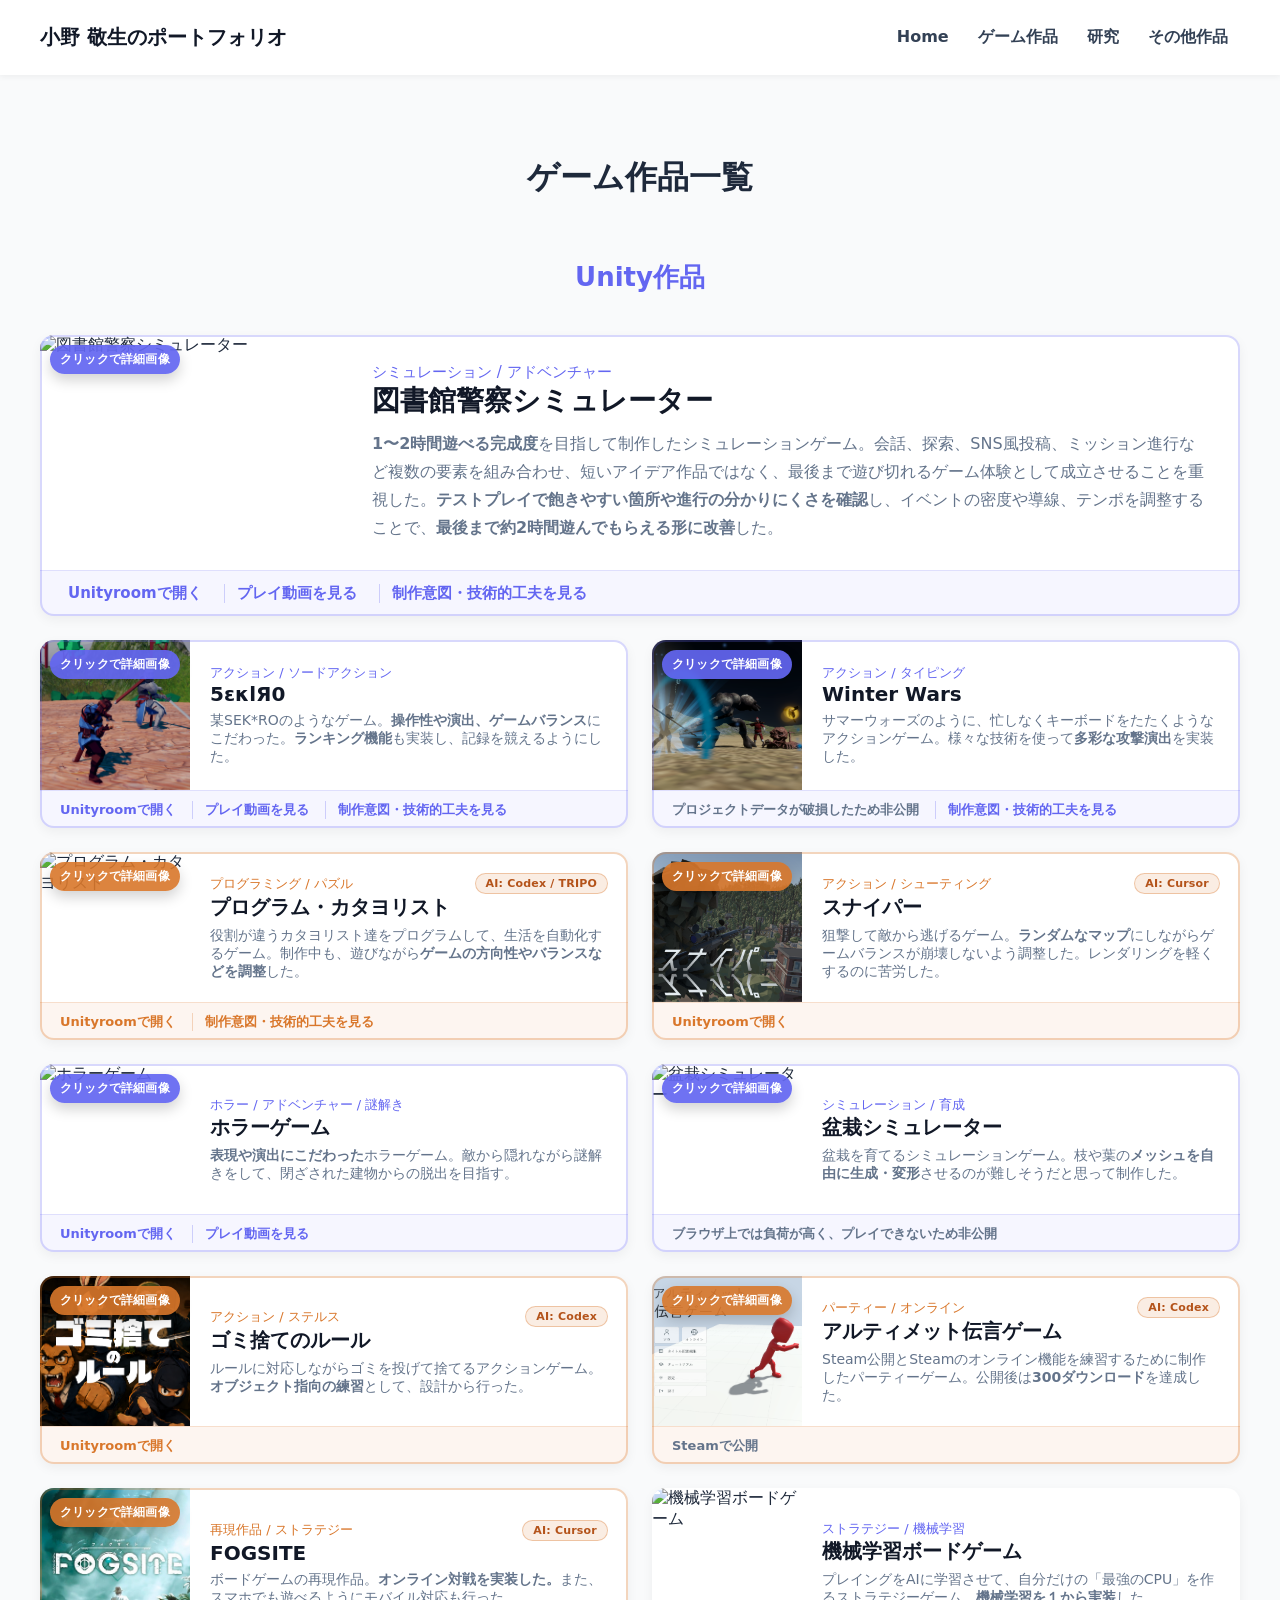
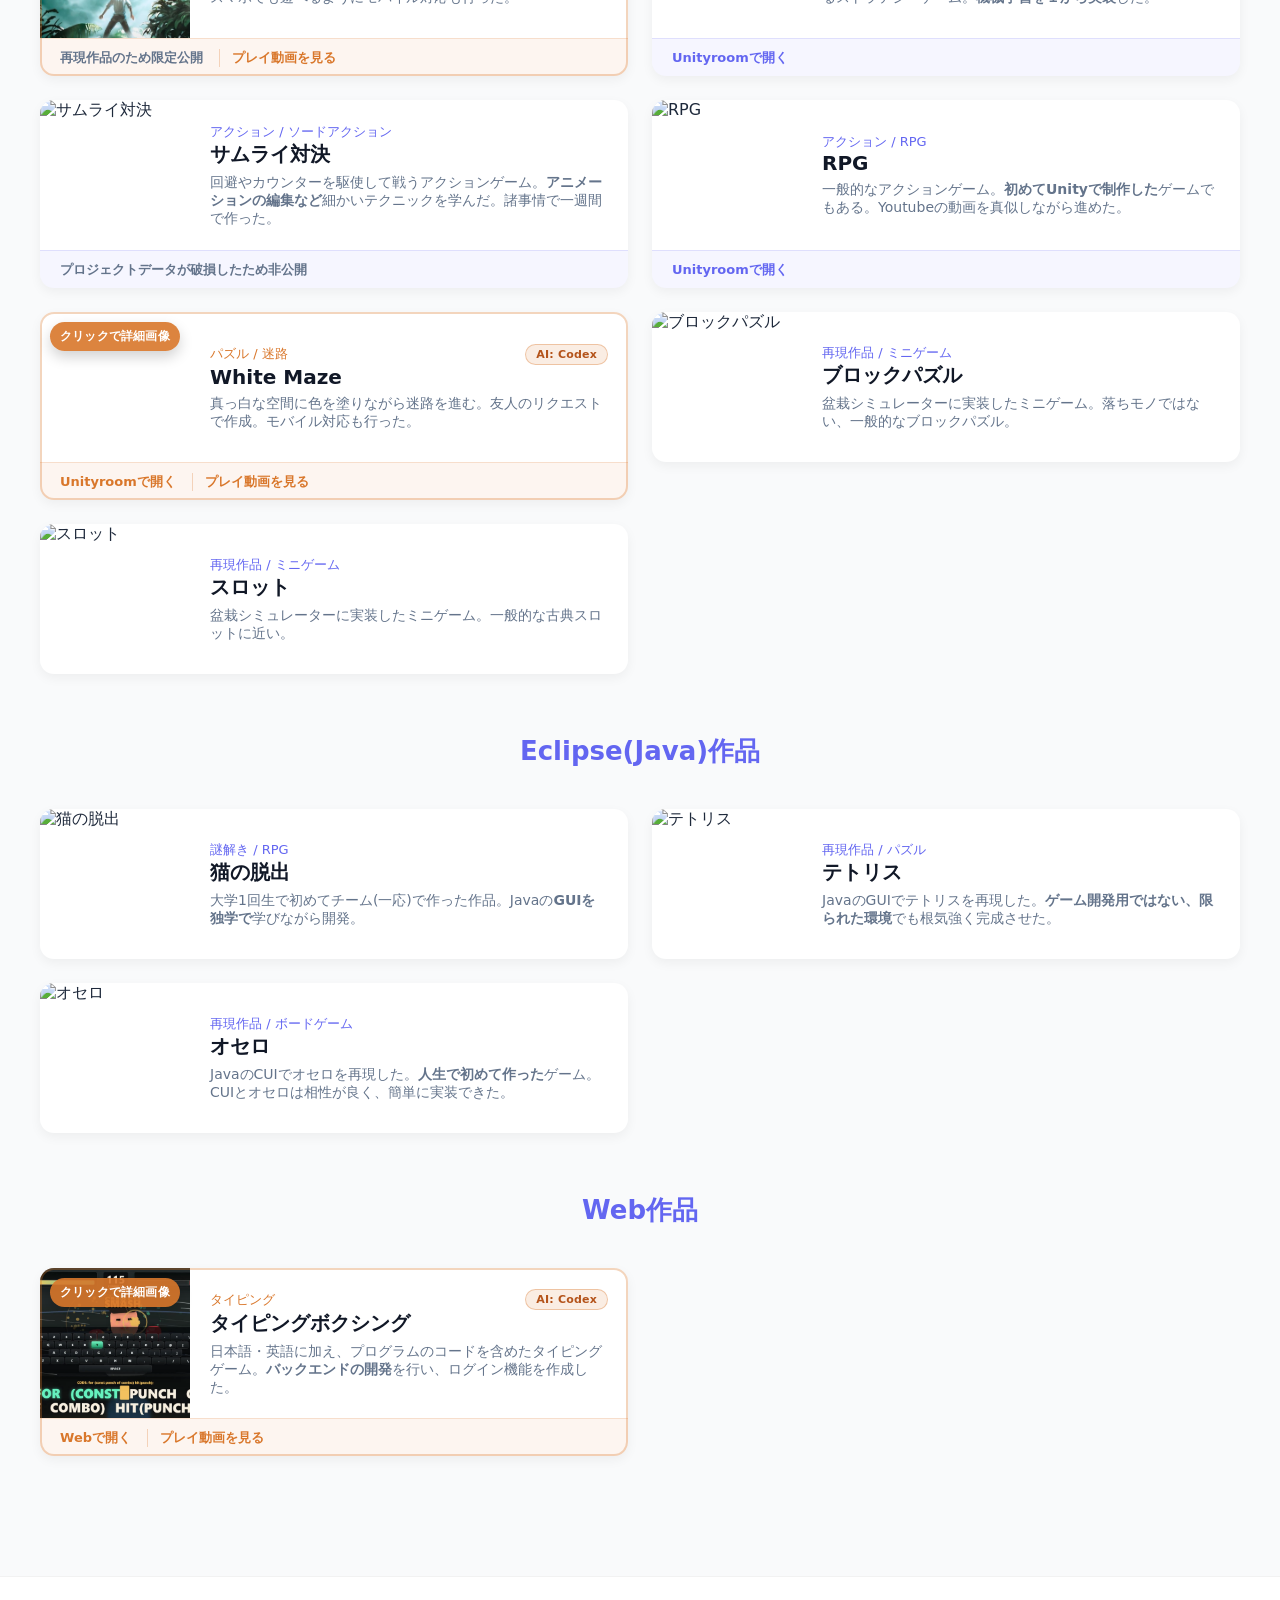
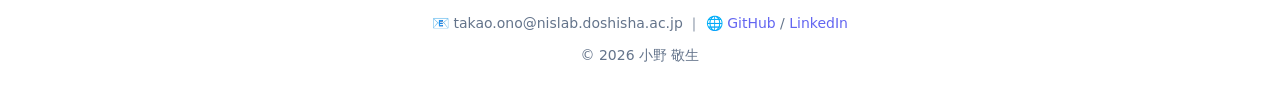
==== commit ccdd5a0b: "update downloads count" ====
--- a/games.html
+++ b/games.html
@@ -904,7 +904,7 @@
               <span class="ai-badge">AI: Codex</span>
             </div>
             <h3>アルティメット伝言ゲーム</h3>
-            <p>Steam公開とSteamのオンライン機能を練習するために制作したパーティーゲーム。公開後は<strong>200ダウンロード</strong>を達成した。</p>
+            <p>Steam公開とSteamのオンライン機能を練習するために制作したパーティーゲーム。公開後は<strong>300ダウンロード</strong>を達成した。</p>
           </div>
           <div class="game-links">
             <span class="game-play-link game-play-link--grey" onclick="event.stopPropagation()">Steamで公開</span>
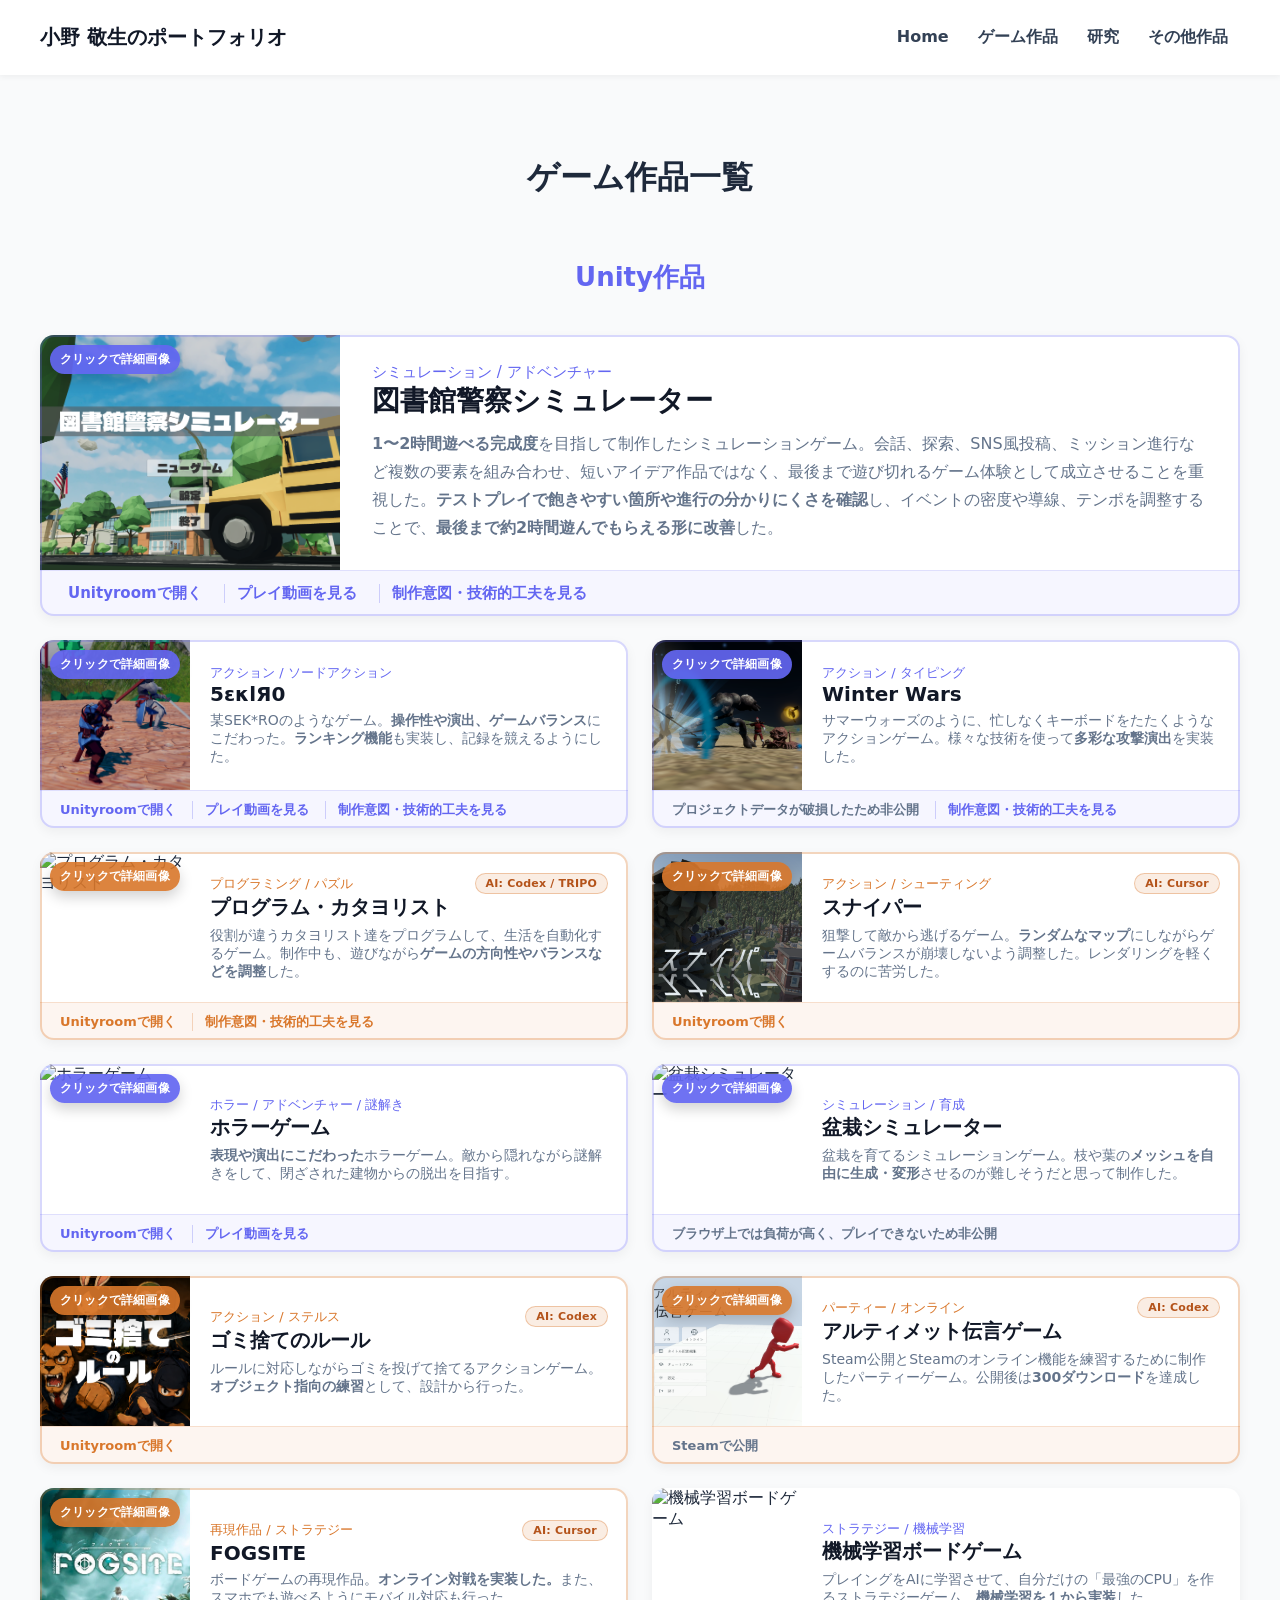
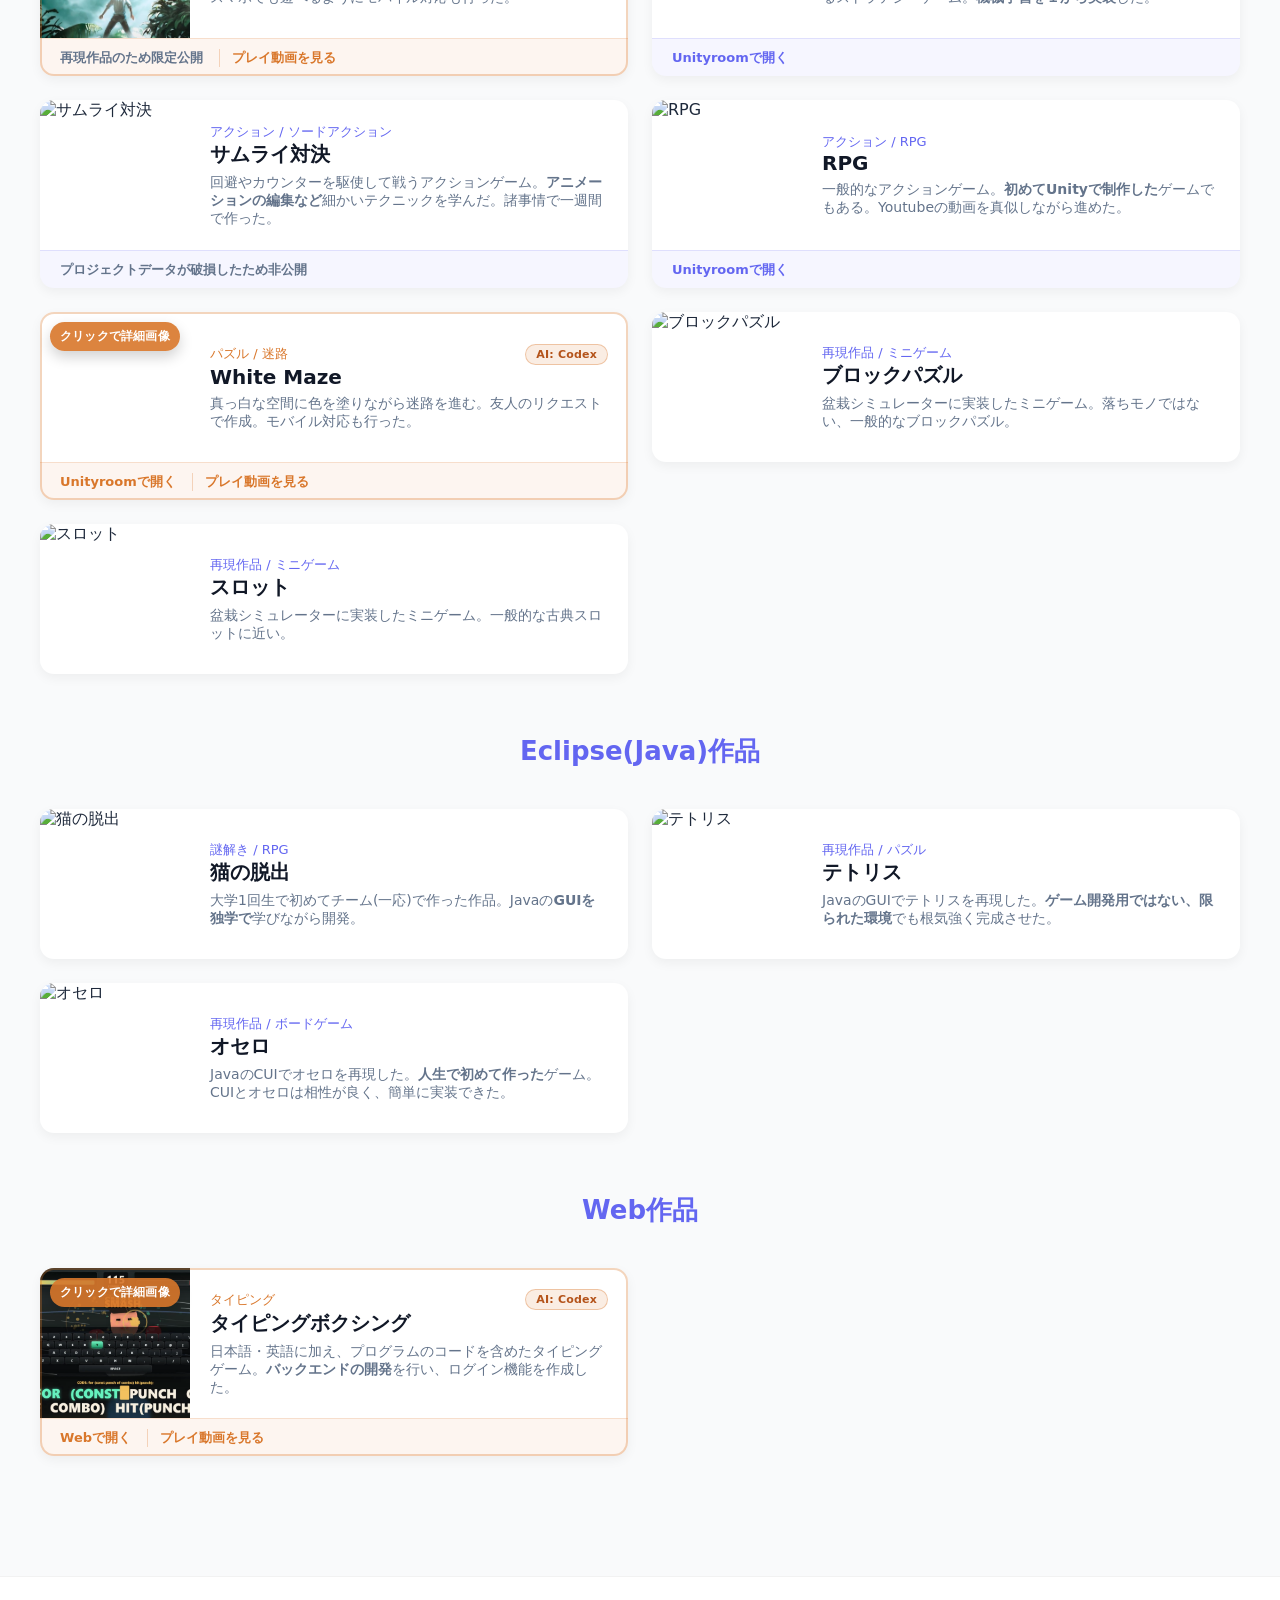
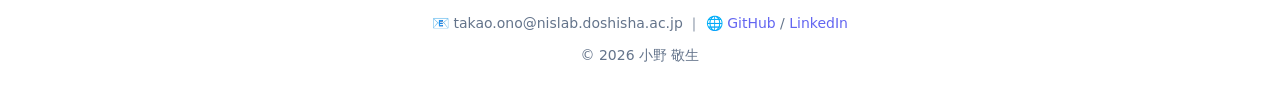
==== commit 66ecde04: "change game02 image" ====
--- a/games.html
+++ b/games.html
@@ -1195,7 +1195,7 @@
         "images/game02_3.png",
         "images/game02_4.png",
         "images/game02_5.png",
-        "images/game02_6.png"
+        "images/game02_6.webp"
       ],
       "images/game07_icon.png": [
         "images/game07_1.png",
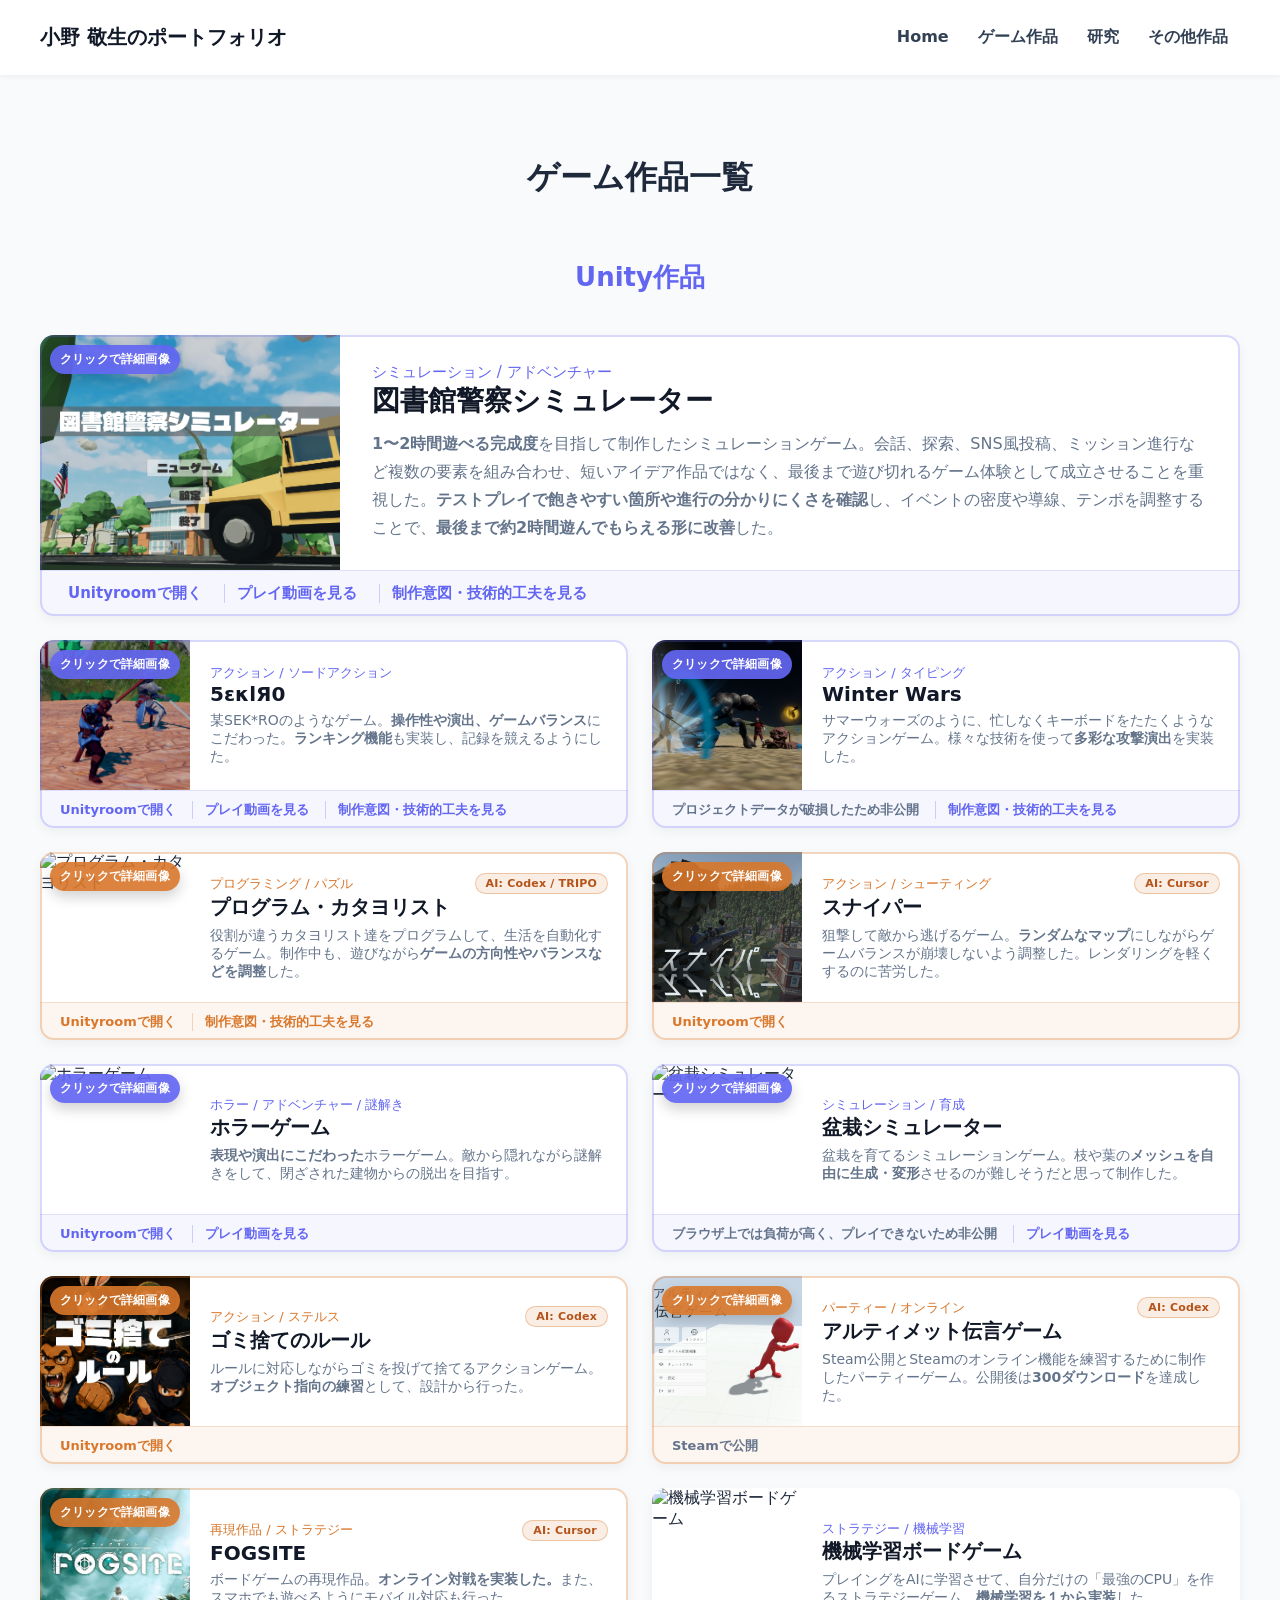
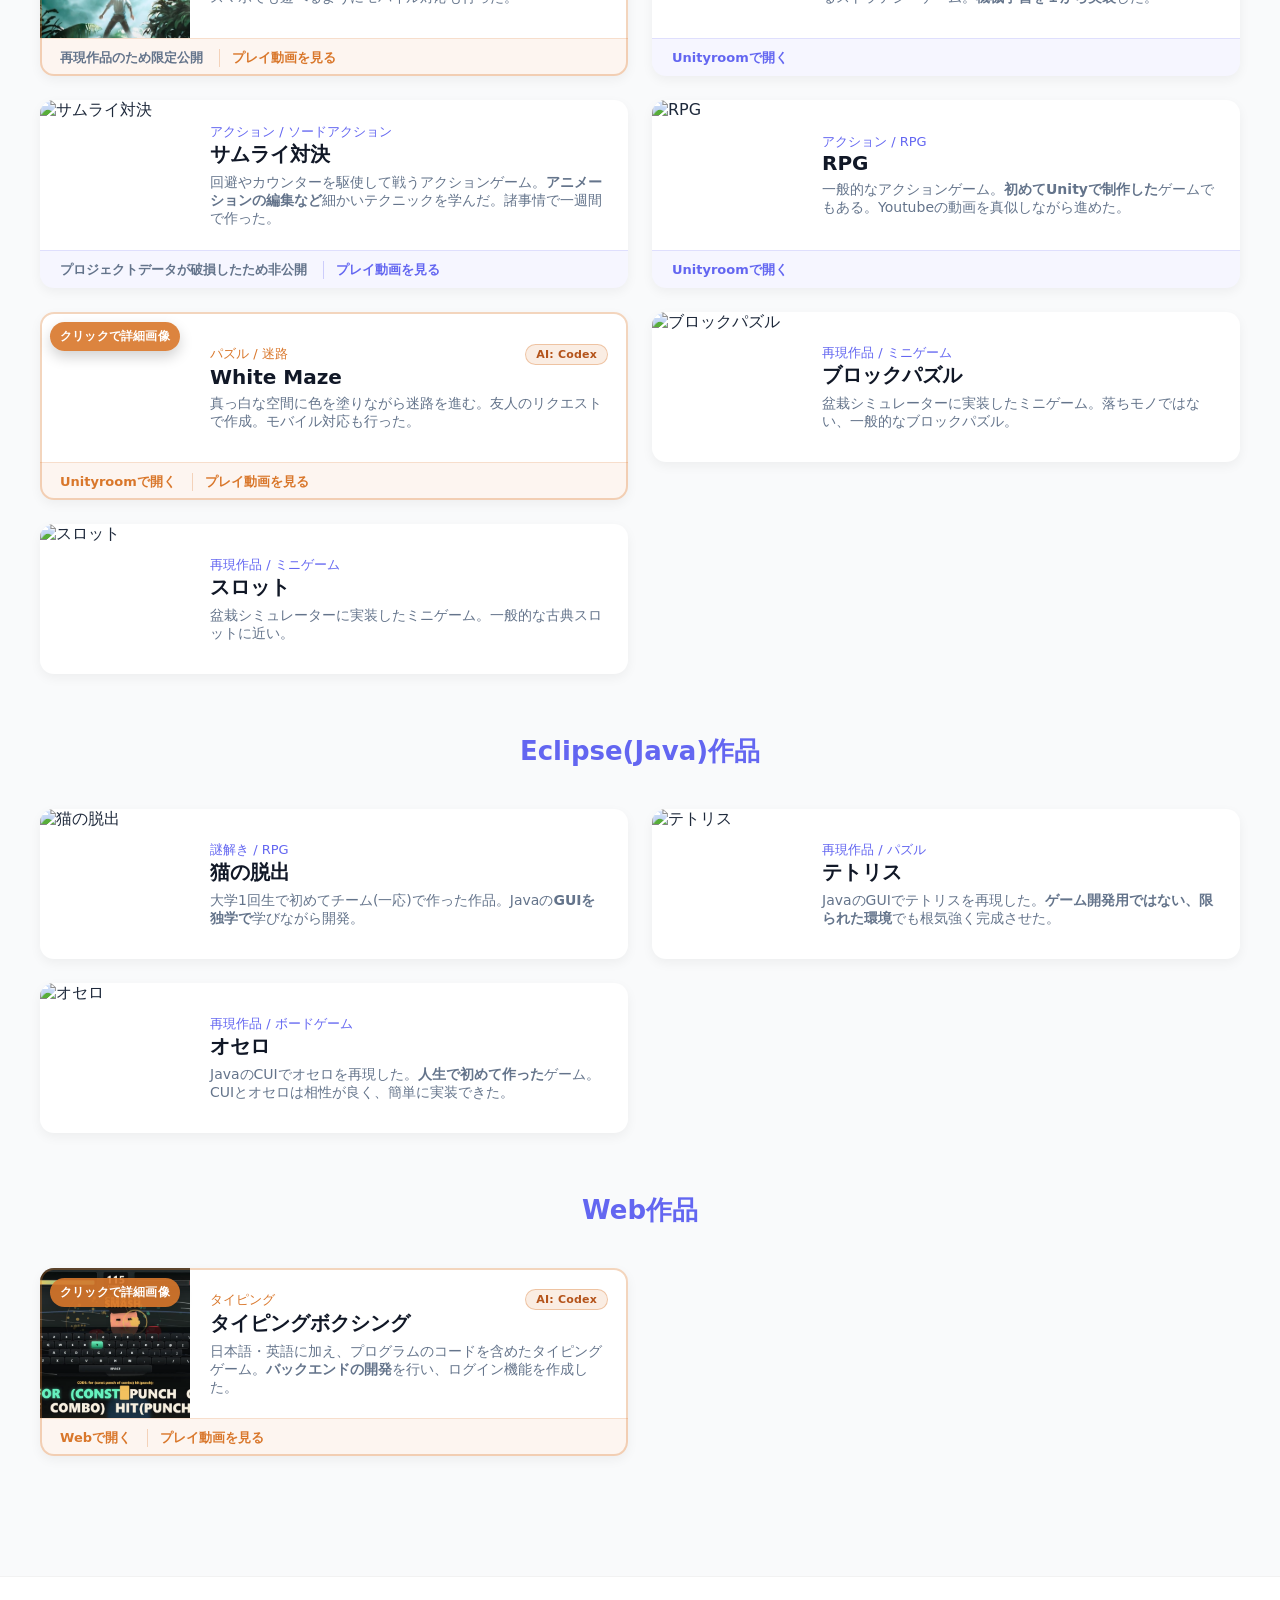
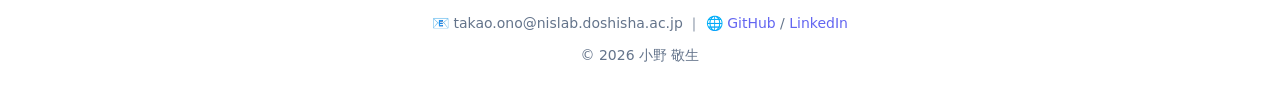
==== commit f918616a: "Add 2Games URL" ====
--- a/games.html
+++ b/games.html
@@ -860,8 +860,9 @@
             <h3>盆栽シミュレーター</h3>
             <p>盆栽を育てるシミュレーションゲーム。枝や葉の<strong>メッシュを自由に生成・変形</strong>させるのが難しそうだと思って制作した。</p>
           </div>
-          <div class="game-links">
+          <div class="game-links game-links--divided">
             <span class="game-play-link game-play-link--grey" onclick="event.stopPropagation()">ブラウザ上では負荷が高く、プレイできないため非公開</span>
+            <a class="game-play-link" href="https://www.youtube.com/watch?v=Nwdavsh97pw&amp;list=PLg_dwQJGlxvwXczsGahAcecXnoaELAmrG&amp;index=9" target="_blank" rel="noopener noreferrer" onclick="event.stopPropagation()">プレイ動画を見る</a>
           </div>
         </div>
         <div class="detail-row">
@@ -970,8 +971,9 @@
             <h3>サムライ対決</h3>
             <p>回避やカウンターを駆使して戦うアクションゲーム。<strong>アニメーションの編集など</strong>細かいテクニックを学んだ。諸事情で一週間で作った。</p>
           </div>
-          <div class="game-links">
+          <div class="game-links game-links--divided">
             <span class="game-play-link game-play-link--grey" onclick="event.stopPropagation()">プロジェクトデータが破損したため非公開</span>
+            <a class="game-play-link" href="https://www.youtube.com/watch?v=F81it-GJdUg&amp;list=PLg_dwQJGlxvwXczsGahAcecXnoaELAmrG&amp;index=6&amp;pp=iAQBsAgC" target="_blank" rel="noopener noreferrer" onclick="event.stopPropagation()">プレイ動画を見る</a>
           </div>
         </div>
         <div class="detail-row">
@@ -1206,7 +1208,8 @@
       "images/game10_icon.png": [
         "images/game10_1.png",
         "images/game10_2.png",
-        "images/game10_3.png"
+        "images/game10_3.png",
+        "images/game10_4.webp"
       ],
       "images/game13_icon.png": [
         "images/game13_1.png",
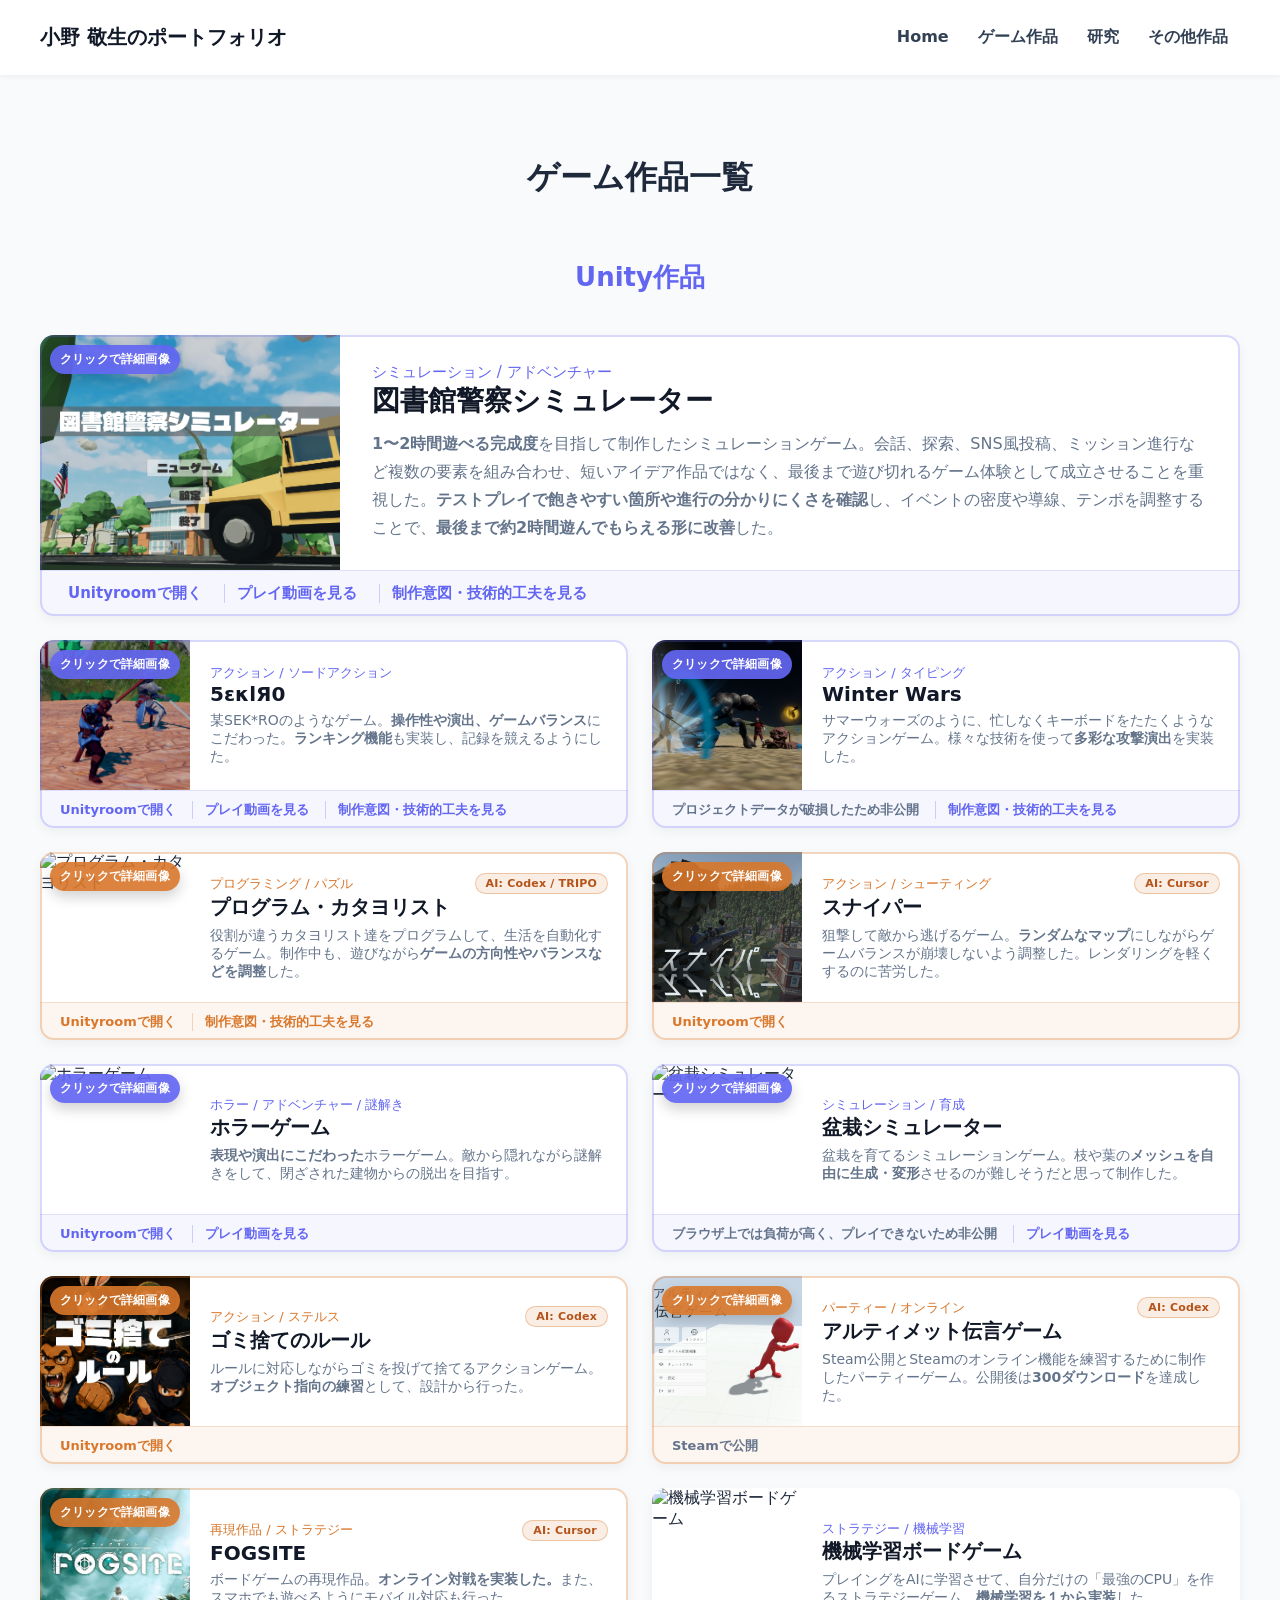
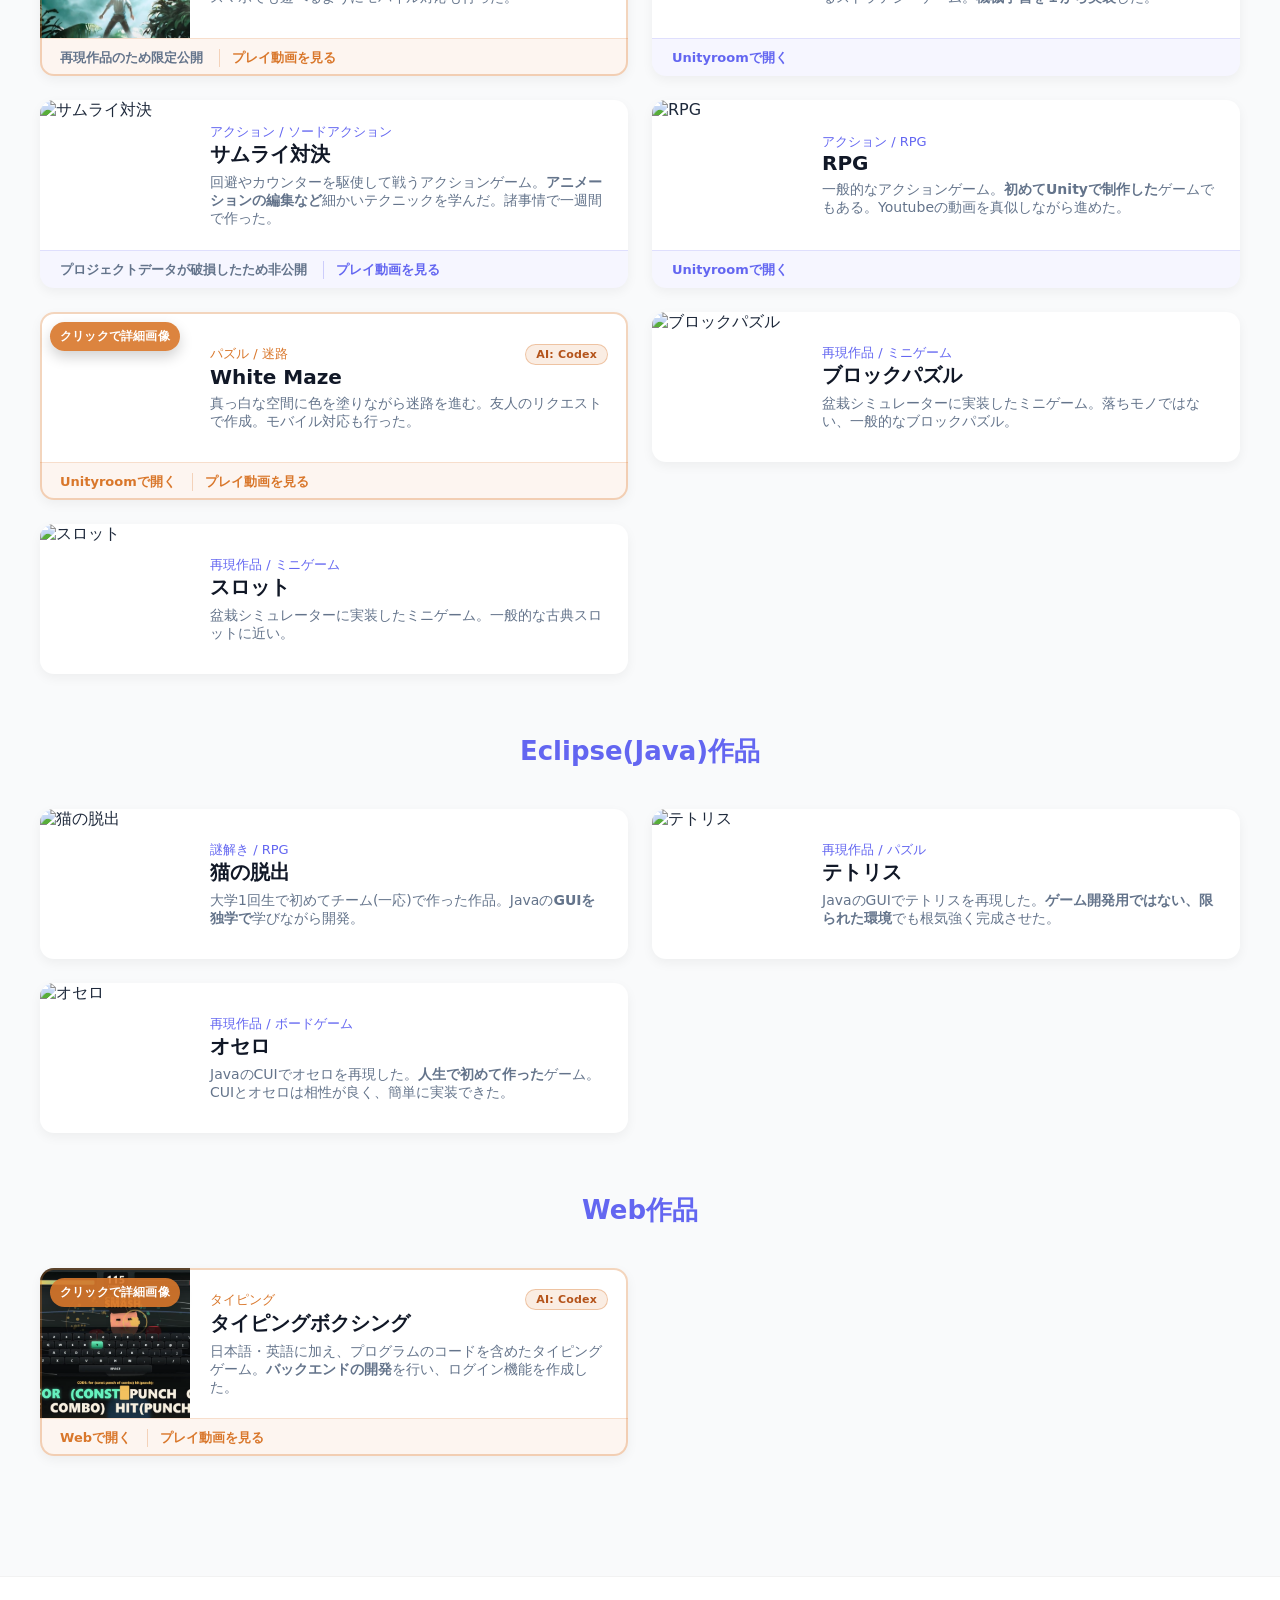
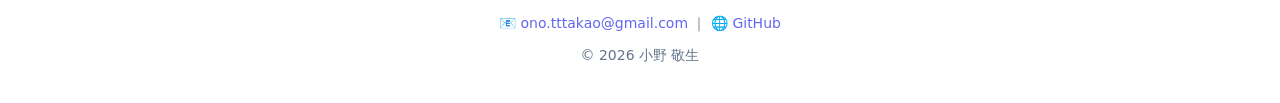
==== commit a09bf9d9: "fix footer" ====
--- a/games.html
+++ b/games.html
@@ -1152,10 +1152,7 @@
   </main>
 
   <footer id="contact">
-    <p>📧 takao.ono@nislab.doshisha.ac.jp ｜ 🌐 
-      <a href="#" style="color:var(--accent); text-decoration:none">GitHub</a> / 
-      <a href="#" style="color:var(--accent); text-decoration:none">LinkedIn</a>
-    </p>
+    <p>📧 <a href="mailto:ono.tttakao@gmail.com" style="color:var(--accent); text-decoration:none">ono.tttakao@gmail.com</a> ｜ 🌐 <a href="https://github.com/LDDoS-san" target="_blank" rel="noopener noreferrer" style="color:var(--accent); text-decoration:none">GitHub</a></p>
     <p>© <span id="year"></span> 小野 敬生</p>
   </footer>
 
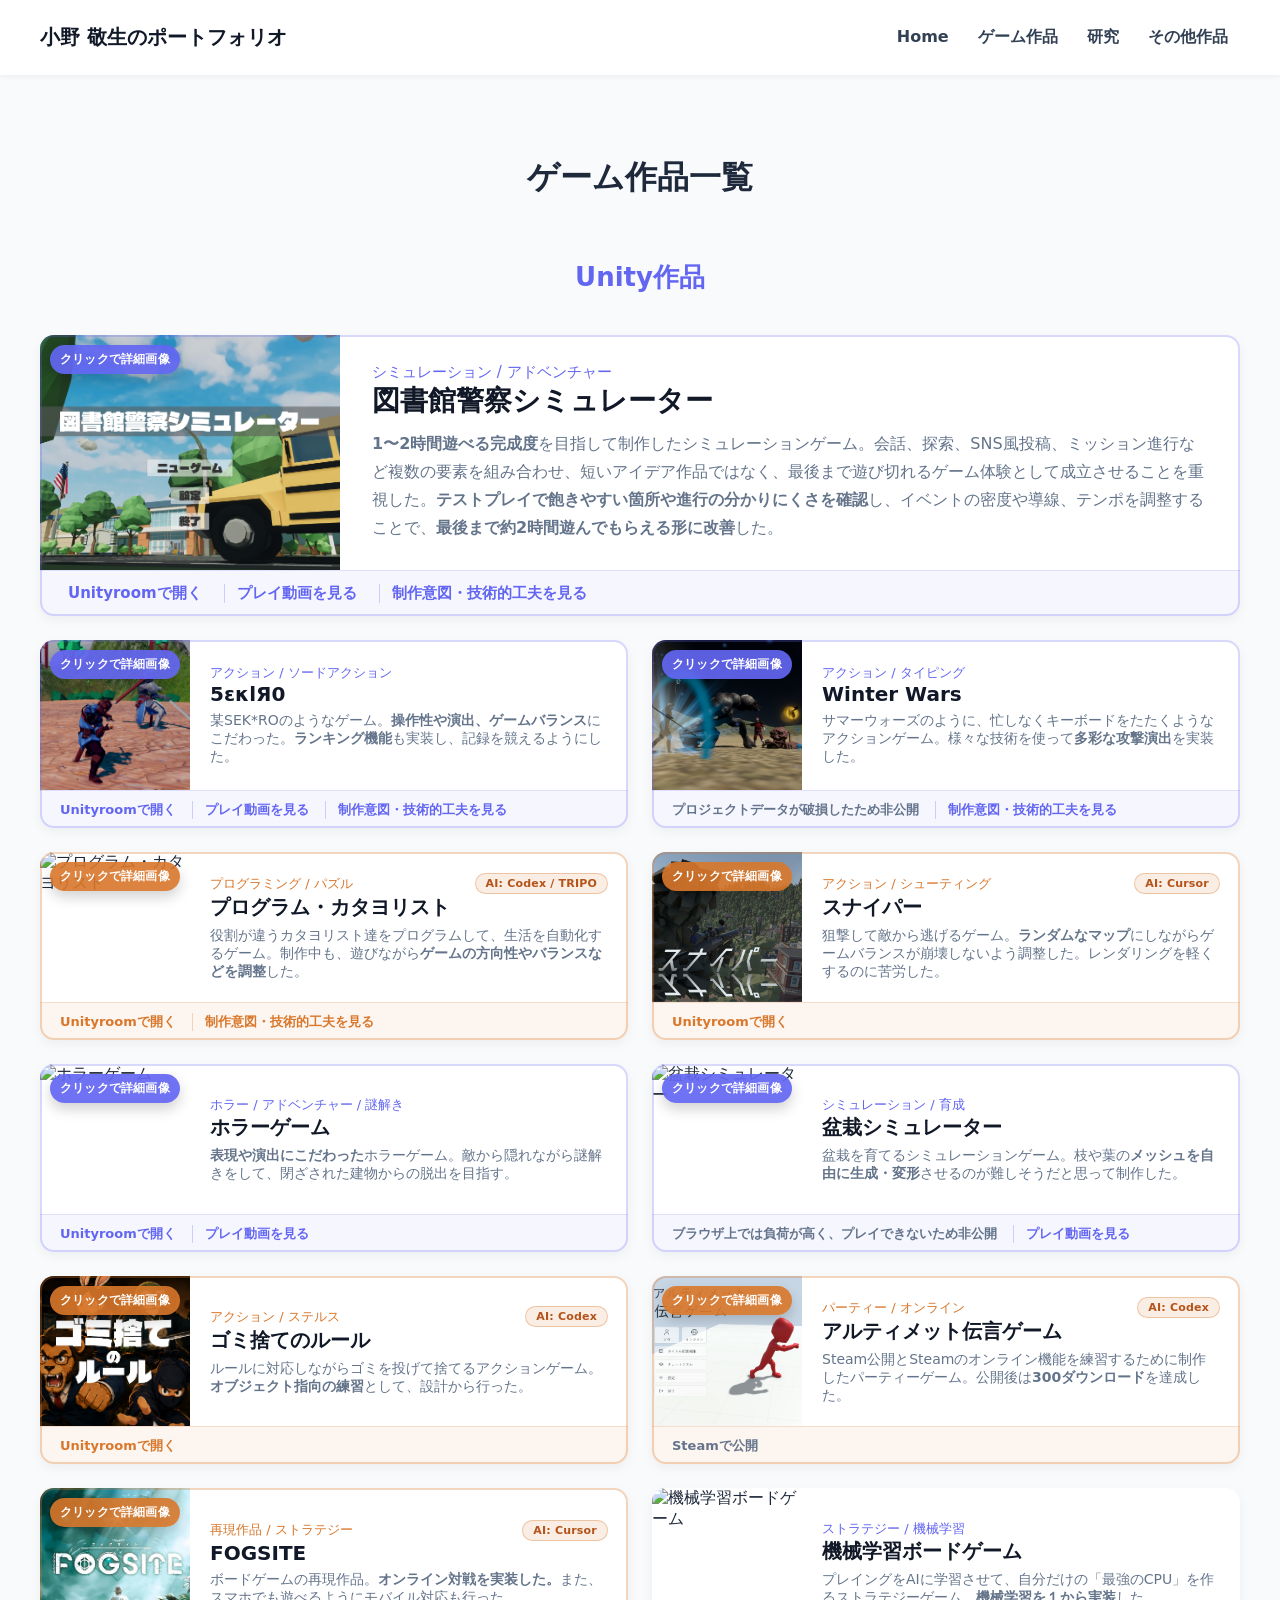
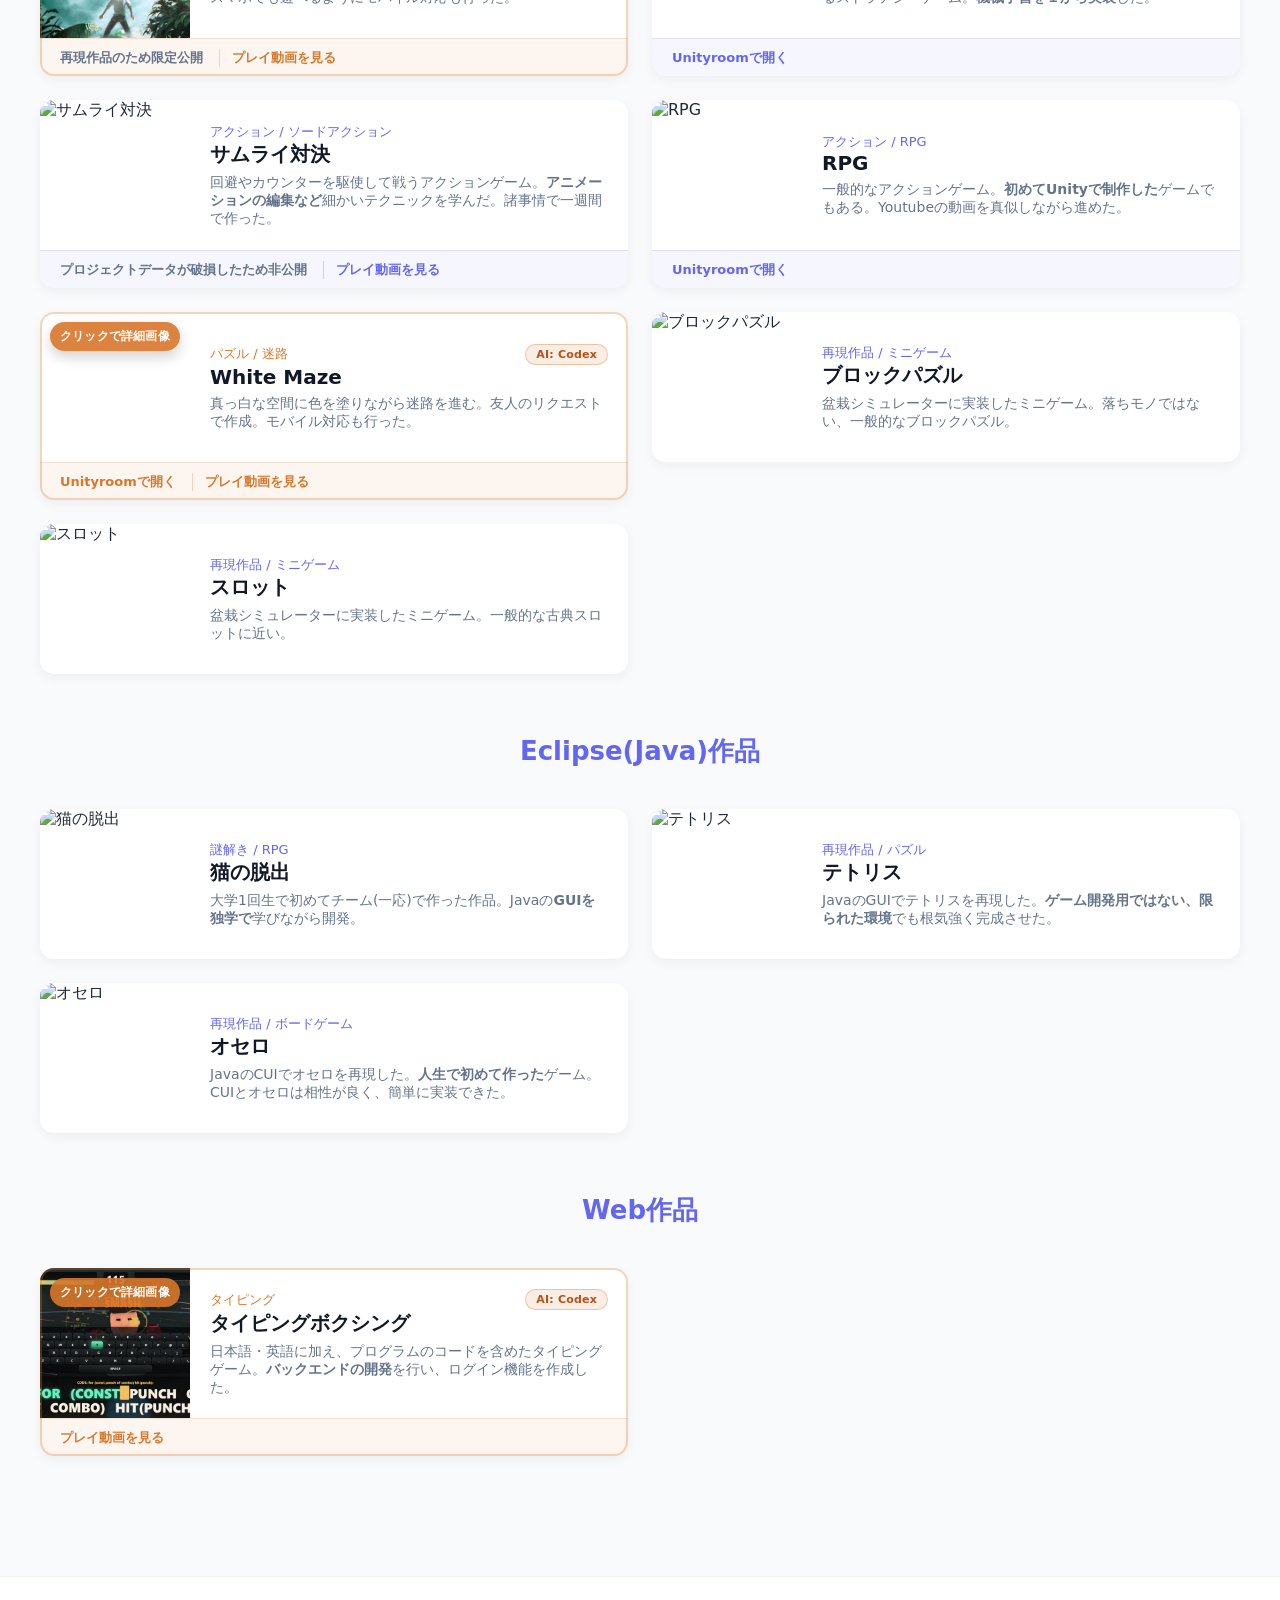
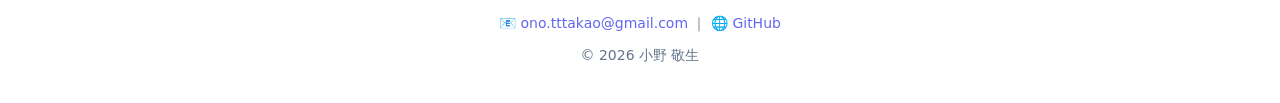
==== commit db412718: "delete TypingGame URL" ====
--- a/games.html
+++ b/games.html
@@ -1136,7 +1136,6 @@
             <p>日本語・英語に加え、プログラムのコードを含めたタイピングゲーム。<strong>バックエンドの開発</strong>を行い、ログイン機能を作成した。</p>
           </div>
           <div class="game-links game-links--divided">
-            <a class="game-play-link" href="http://34.230.89.197:8080/" target="_blank" rel="noopener noreferrer" onclick="event.stopPropagation()">Webで開く</a>
             <a class="game-play-link" href="https://www.youtube.com/watch?v=1DkUBQ9JzuI&list=PLg_dwQJGlxvwXczsGahAcecXnoaELAmrG&index=3" target="_blank" rel="noopener noreferrer" onclick="event.stopPropagation()">プレイ動画を見る</a>
           </div>
         </div>
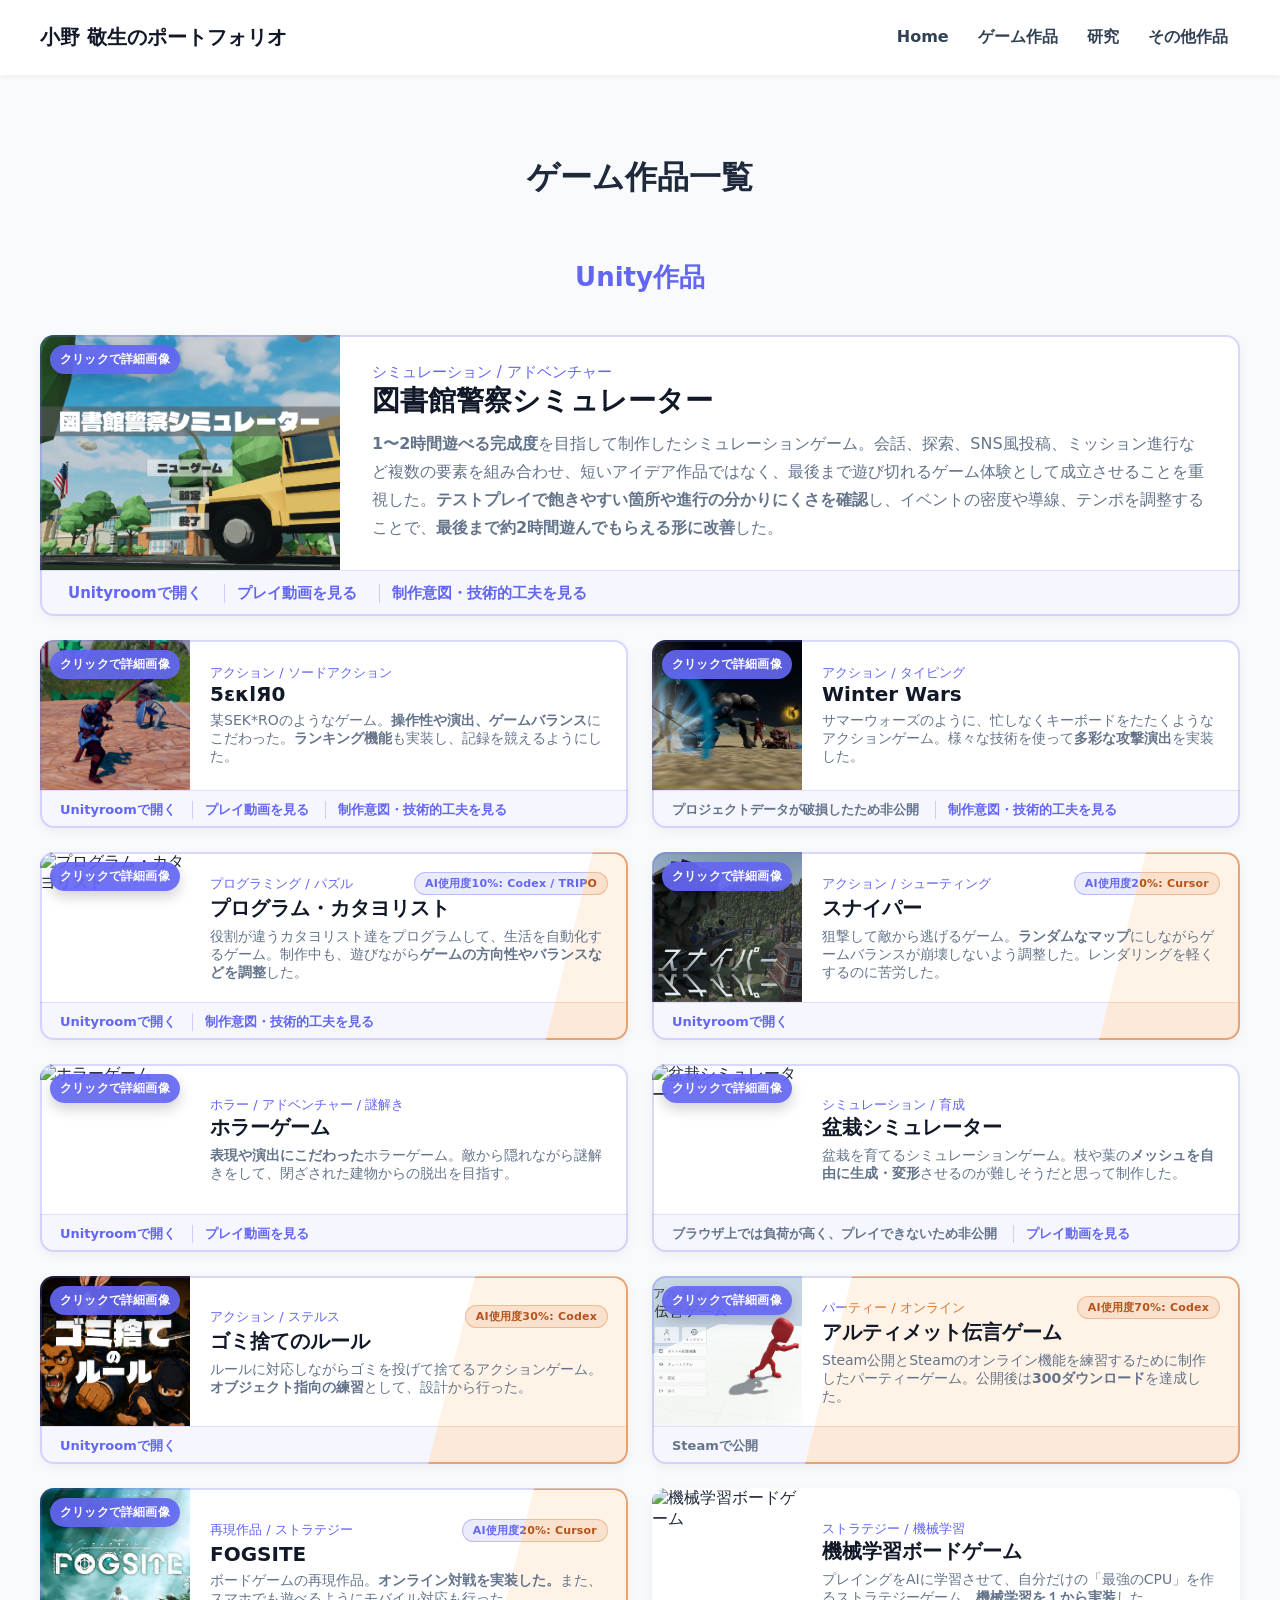
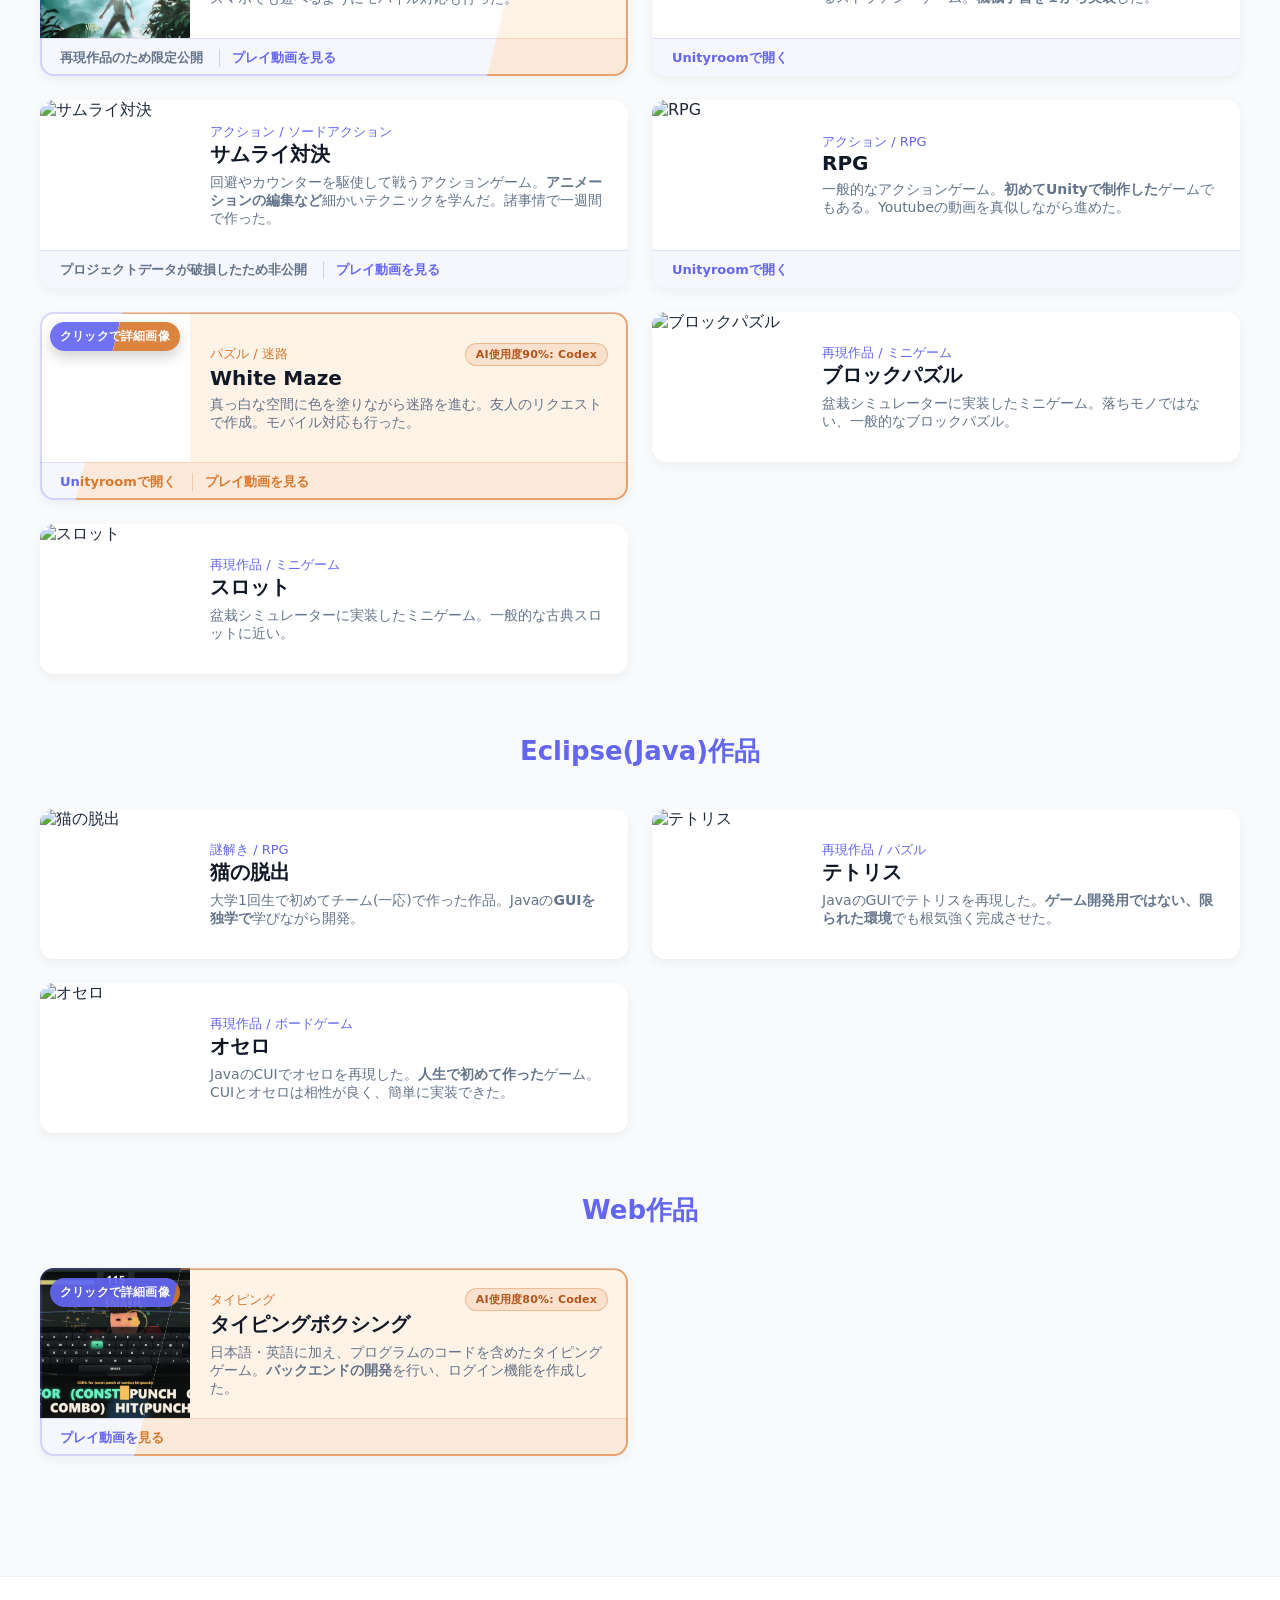
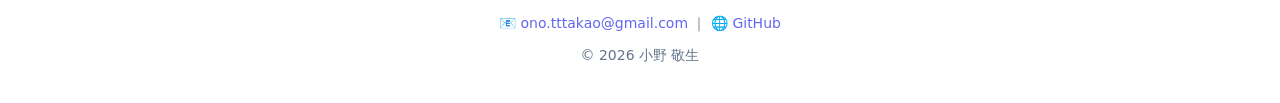
==== commit 68b0fa24: "Add AI use percent" ====
--- a/games.html
+++ b/games.html
@@ -351,6 +351,7 @@
     .game-card.has-ai .game-links--divided .game-play-link + .game-play-link{
       border-left-color:rgba(217, 119, 43, 0.28);
     }
+
 
     @media(max-width:500px){
       .game-card{
@@ -700,6 +701,7 @@
       margin-top:60px;
     }
   </style>
+  <link rel="stylesheet" href="ai-ratio.css">
 </head>
 <body>
   <header>
@@ -785,12 +787,12 @@
       </div>
 
       <div class="game-item">
-        <div class="game-card has-ai">
+<div class="game-card ai-ratio" style="--ai-share:10%">
           <img src="images/game19_icon.png" alt="プログラム・カタヨリスト">
           <div class="game-info">
             <div class="meta-line">
               <span class="category">プログラミング / パズル</span>
-              <span class="ai-badge">AI: Codex / TRIPO</span>
+              <span class="ai-badge">AI使用度10%: Codex / TRIPO</span>
             </div>
             <h3>プログラム・カタヨリスト</h3>
             <p>役割が違うカタヨリスト達をプログラムして、生活を自動化するゲーム。制作中も、遊びながら<strong>ゲームの方向性やバランスなどを調整</strong>した。</p>
@@ -809,12 +811,12 @@
       </div>
 
       <div class="game-item">
-        <div class="game-card has-ai">
+<div class="game-card ai-ratio" style="--ai-share:20%">
           <img src="images/game14_icon.png" alt="スナイパー">
           <div class="game-info">
             <div class="meta-line">
               <span class="category">アクション / シューティング</span>
-              <span class="ai-badge">AI: Cursor</span>
+              <span class="ai-badge">AI使用度20%: Cursor</span>
             </div>
             <h3>スナイパー</h3>
             <p>狙撃して敵から逃げるゲーム。<strong>ランダムなマップ</strong>にしながらゲームバランスが崩壊しないよう調整した。レンダリングを軽くするのに苦労した。</p>
@@ -874,12 +876,12 @@
       </div>
 
       <div class="game-item">
-        <div class="game-card has-ai">
+<div class="game-card ai-ratio" style="--ai-share:30%">
           <img src="images/game17_icon.png" alt="ゴミ捨てのルール">
           <div class="game-info">
             <div class="meta-line">
               <span class="category">アクション / ステルス</span>
-              <span class="ai-badge">AI: Codex</span>
+              <span class="ai-badge">AI使用度30%: Codex</span>
             </div>
             <h3>ゴミ捨てのルール</h3>
             <p>ルールに対応しながらゴミを投げて捨てるアクションゲーム。<strong>オブジェクト指向の練習</strong>として、設計から行った。</p>
@@ -897,12 +899,12 @@
       </div>
 
       <div class="game-item">
-        <div class="game-card has-ai">
+<div class="game-card ai-ratio" style="--ai-share:70%">
           <img src="images/game20_icon.png" alt="アルティメット伝言ゲーム">
           <div class="game-info">
             <div class="meta-line">
               <span class="category">パーティー / オンライン</span>
-              <span class="ai-badge">AI: Codex</span>
+              <span class="ai-badge">AI使用度70%: Codex</span>
             </div>
             <h3>アルティメット伝言ゲーム</h3>
             <p>Steam公開とSteamのオンライン機能を練習するために制作したパーティーゲーム。公開後は<strong>300ダウンロード</strong>を達成した。</p>
@@ -920,12 +922,12 @@
       </div>
 
       <div class="game-item">
-        <div class="game-card has-ai">
+<div class="game-card ai-ratio" style="--ai-share:20%">
           <img src="images/game15_icon.png" alt="FOGSITE">
           <div class="game-info">
             <div class="meta-line">
               <span class="category">再現作品 / ストラテジー</span>
-              <span class="ai-badge">AI: Cursor</span>
+              <span class="ai-badge">AI使用度20%: Cursor</span>
             </div>
             <h3>FOGSITE</h3>
             <p>ボードゲームの再現作品。<strong>オンライン対戦を実装した。</strong>また、スマホでも遊べるようにモバイル対応も行った。</p>
@@ -1005,12 +1007,12 @@
       </div>
 
       <div class="game-item">
-        <div class="game-card has-ai">
+<div class="game-card ai-ratio" style="--ai-share:90%">
           <img src="images/game18_icon.png" alt="White Maze">
           <div class="game-info">
             <div class="meta-line">
               <span class="category">パズル / 迷路</span>
-              <span class="ai-badge">AI: Codex</span>
+              <span class="ai-badge">AI使用度90%: Codex</span>
             </div>
             <h3>White Maze</h3>
             <p>真っ白な空間に色を塗りながら迷路を進む。友人のリクエストで作成。モバイル対応も行った。</p>
@@ -1125,12 +1127,12 @@
     <div class="game-grid">
 
       <div class="game-item">
-        <div class="game-card has-ai">
+<div class="game-card ai-ratio" style="--ai-share:80%">
           <img src="images/game16_icon.png" alt="タイピングボクシング">
           <div class="game-info">
             <div class="meta-line">
               <span class="category">タイピング</span>
-              <span class="ai-badge">AI: Codex</span>
+              <span class="ai-badge">AI使用度80%: Codex</span>
             </div>
             <h3>タイピングボクシング</h3>
             <p>日本語・英語に加え、プログラムのコードを含めたタイピングゲーム。<strong>バックエンドの開発</strong>を行い、ログイン機能を作成した。</p>
@@ -1452,7 +1454,9 @@
     }
 
     setupDetailImages();
+
     </script>
 
+  <script src="ai-ratio.js"></script>
 </body>
 </html>
--- a/ai-ratio.css
+++ b/ai-ratio.css
@@ -0,0 +1,38 @@
+.game-card.ai-ratio{
+  --ai-slant:4%;
+}
+.game-card.ai-ratio > .game-info .ai-badge{
+  color:var(--accent);
+  background:rgba(99, 102, 241, 0.13);
+  border-color:rgba(99, 102, 241, 0.35);
+}
+.game-card.ai-ratio > .ai-color-layer{
+  position:absolute;
+  inset:0;
+  width:100%;
+  height:100%;
+  box-sizing:border-box;
+  margin:0;
+  background:#fff2e6;
+  clip-path:polygon(calc(100% - var(--ai-share) + var(--ai-slant)) 0, 100% 0, 100% 100%, calc(100% - var(--ai-share) - var(--ai-slant)) 100%);
+  pointer-events:none;
+  user-select:none;
+  transform:none;
+  box-shadow:none;
+  z-index:1;
+}
+.game-card.ai-ratio > .ai-color-layer::before{
+  content:"";
+  position:absolute;
+  inset:0;
+  border-radius:inherit;
+  box-shadow:inset 0 0 0 2px rgba(217, 119, 43, 0.45);
+  pointer-events:none;
+}
+.game-card.ai-ratio > .game-info audio{
+  position:relative;
+  z-index:2;
+}
+.ai-color-layer audio{
+  visibility:hidden;
+}
